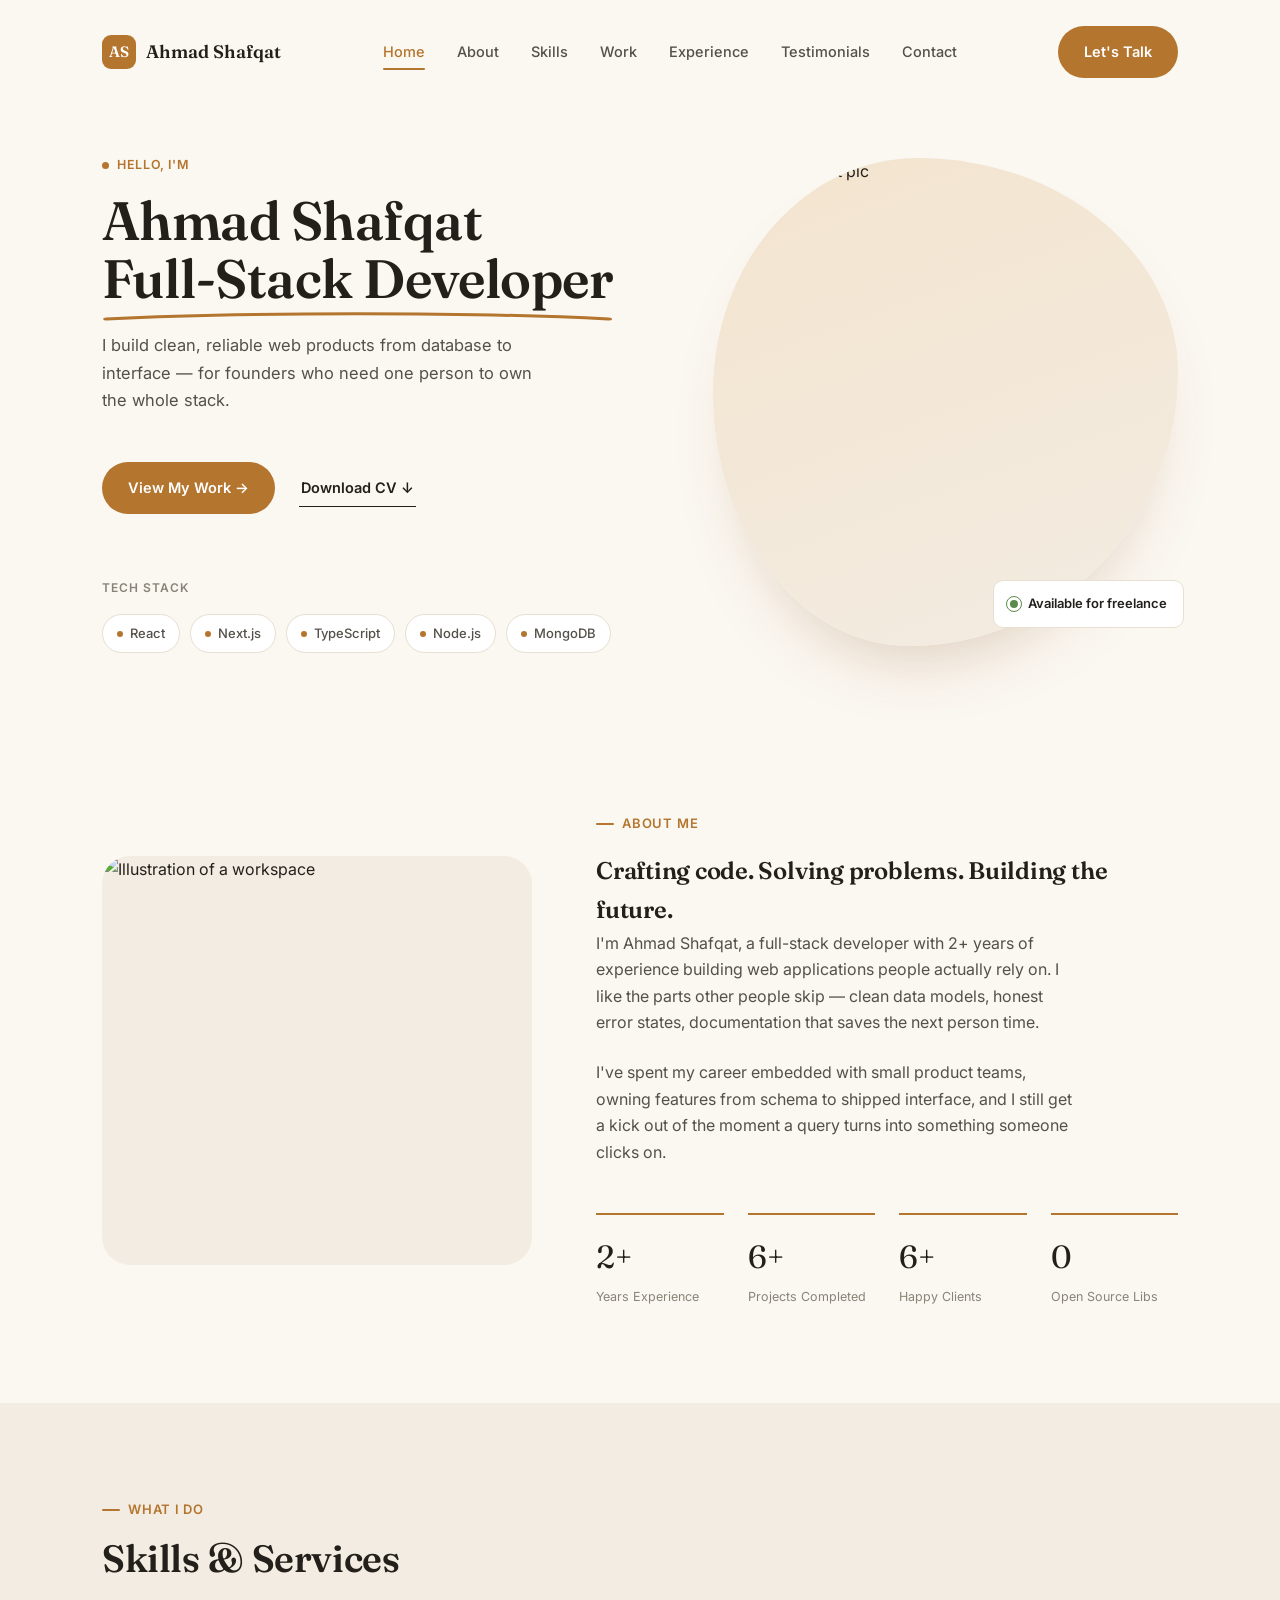
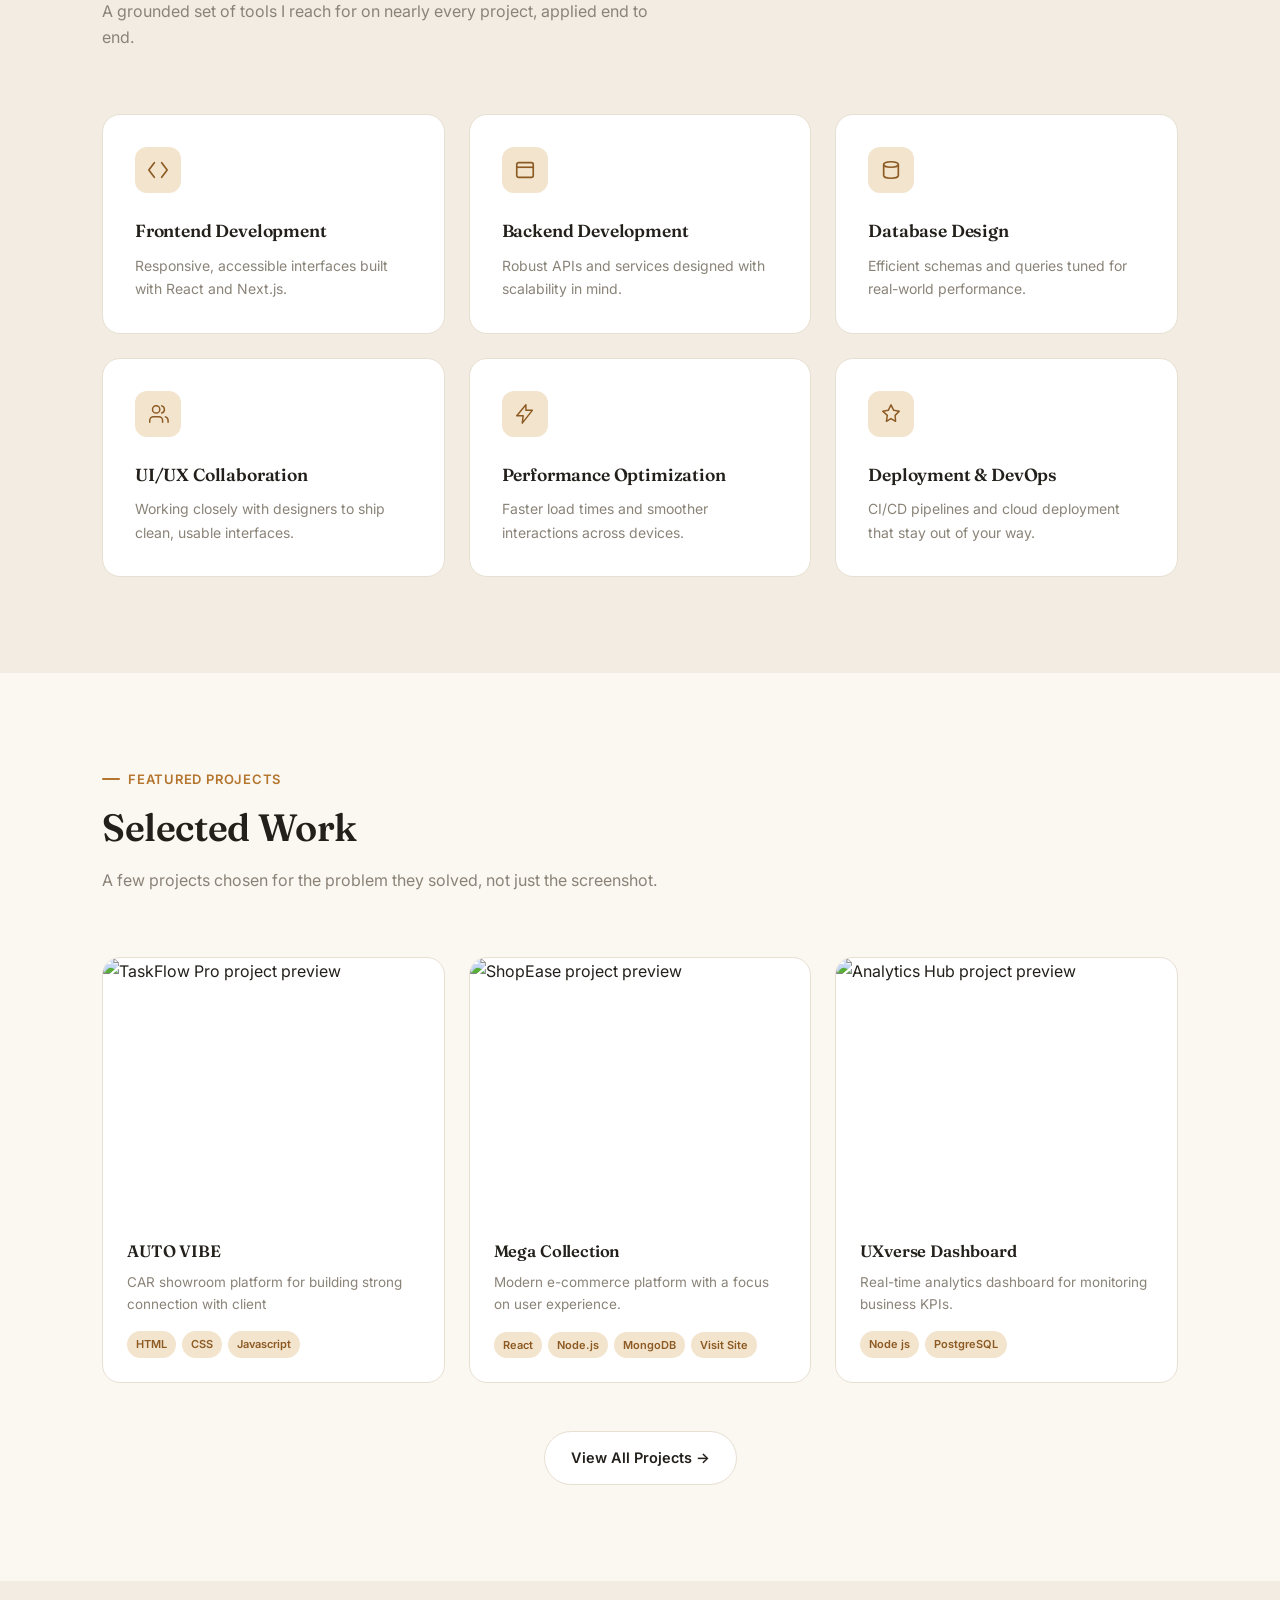
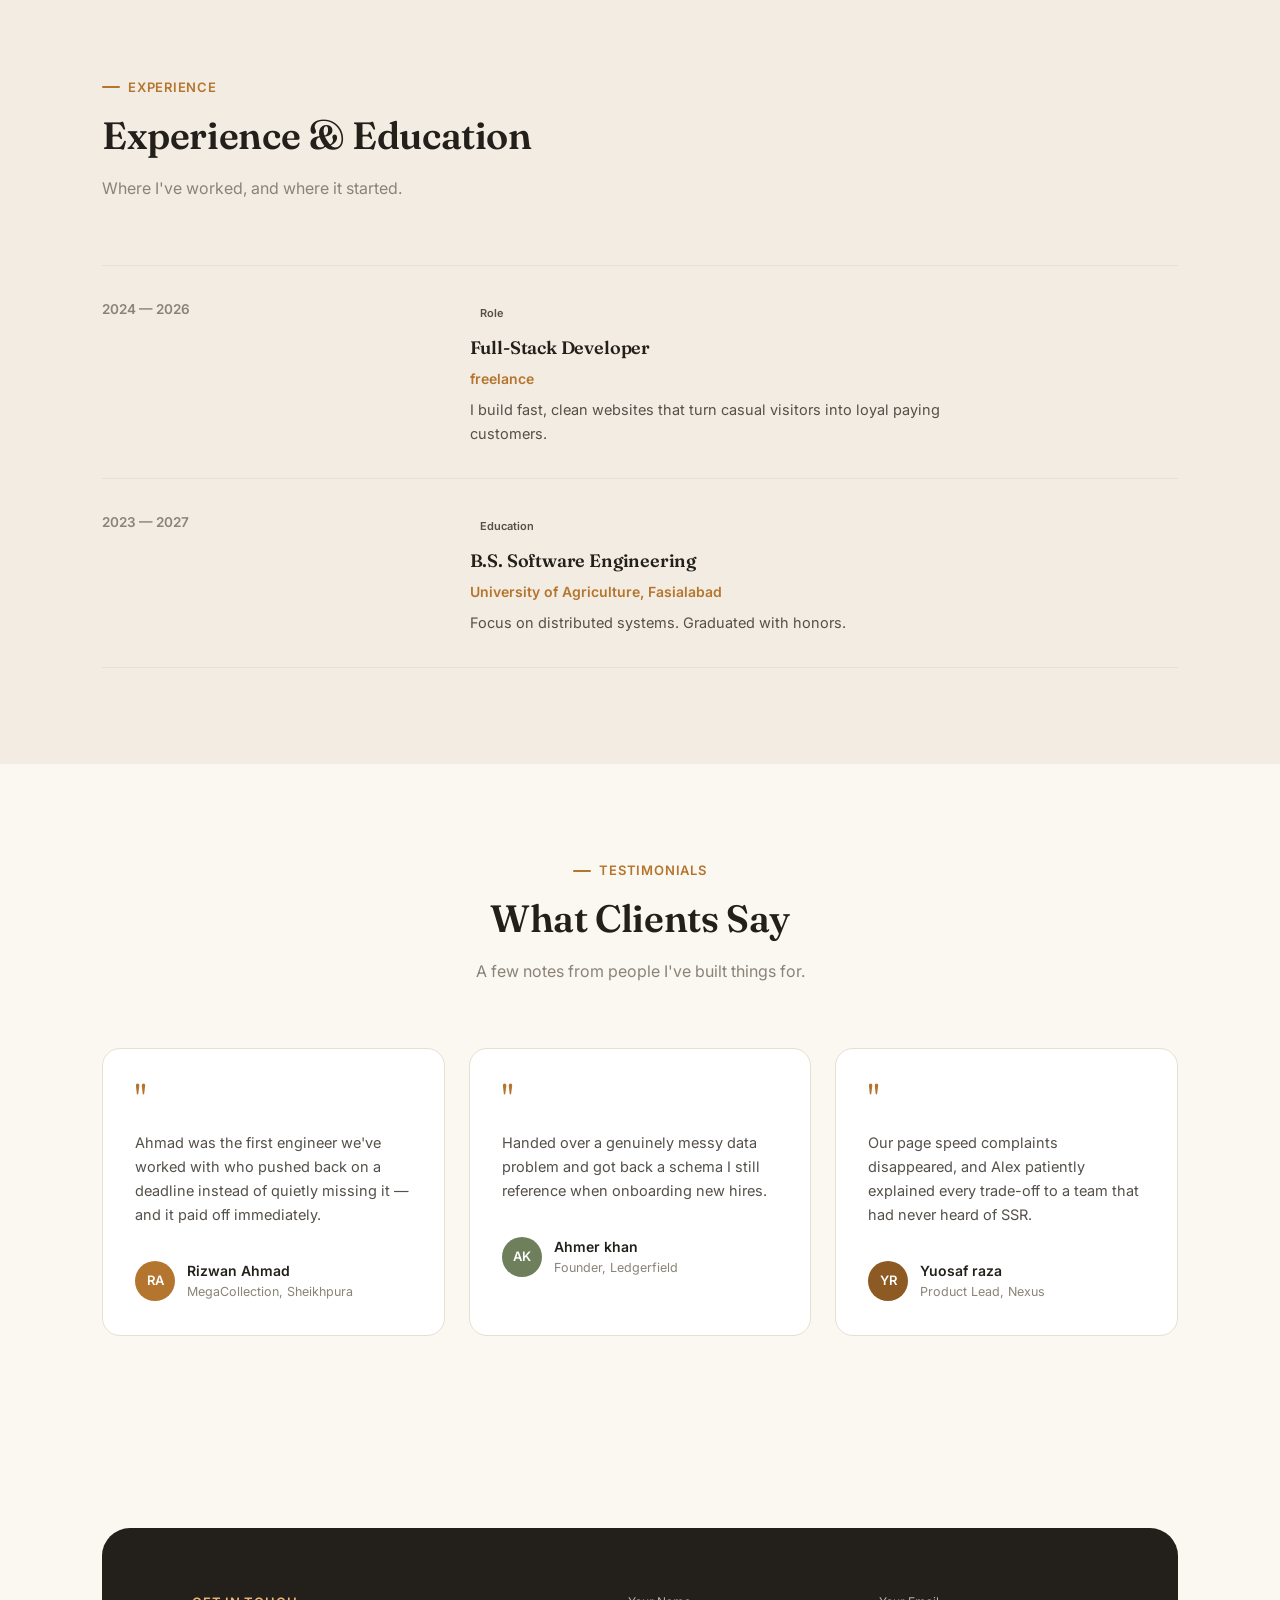
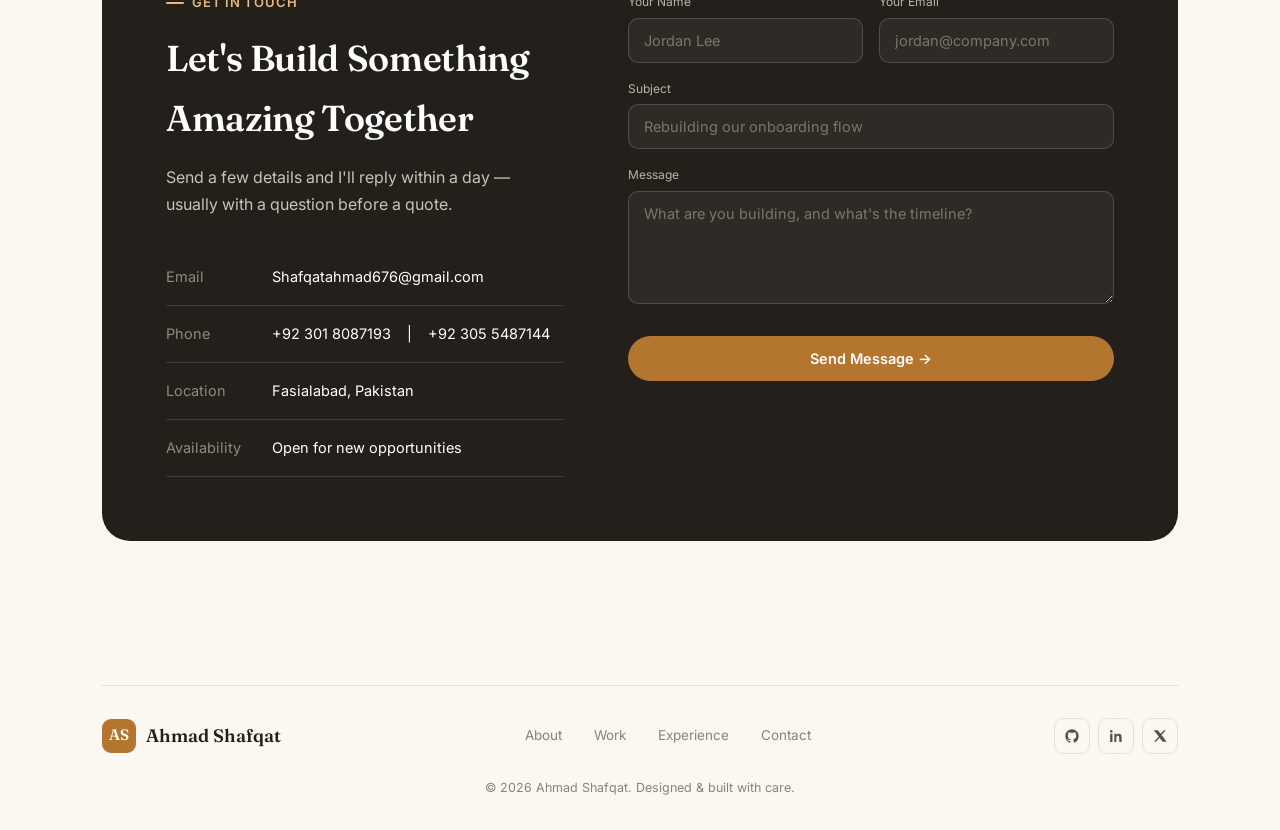
==== portfolio-split/index.html @ 6ead7c0c "feat: Add portfolio website with interactive features and contact form - Created index.html for the " ====
<!DOCTYPE html>
<html lang="en">
<head>
<meta charset="UTF-8">
<meta name="viewport" content="width=device-width, initial-scale=1.0">
<title>Ahmad shafqat — Full-Stack Developer</title>
<meta name="description" content="Ahmad shafqat, full-stack developer building clean, reliable products end to end.">
<link rel="icon" href="public/images/image.png">
<link rel="preconnect" href="https://fonts.googleapis.com">
<link rel="preconnect" href="https://fonts.gstatic.com" crossorigin>
<link href="https://fonts.googleapis.com/css2?family=Fraunces:opsz,wght@9..144,500;9..144,600;9..144,700&family=Inter:wght@400;500;600;700&display=swap" rel="stylesheet">
<link rel="stylesheet" href="css/styles.css">
</head>
<body>

<!-- NAV -->
<nav class="nav" id="nav">
  <div class="wrap nav-inner">
    <a href="#top" class="brand"><span class="brand-mark">AS</span>Ahmad Shafqat</a>
    <div class="nav-links" id="navLinks">
      <a href="#top" class="active" data-target="top">Home</a>
      <a href="#about" data-target="about">About</a>
      <a href="#services" data-target="services">Skills</a>
      <a href="#work" data-target="work">Work</a>
      <a href="#experience" data-target="experience">Experience</a>
      <a href="#testimonials" data-target="testimonials">Testimonials</a>
      <a href="#contact" data-target="contact">Contact</a>
    </div>
    <a href="#contact" class="btn btn-primary" style="display:inline-flex;">Let's Talk</a>
    <button class="nav-burger" id="burger" aria-label="Open menu"><span></span><span></span><span></span></button>
  </div>
</nav>
<div class="mobile-panel" id="mobilePanel">
  <a href="#top">Home</a>
  <a href="#about">About</a>
  <a href="#services">Skills</a>
  <a href="#work">Work</a>
  <a href="#experience">Experience</a>
  <a href="#testimonials">Testimonials</a>
  <a href="#contact">Contact</a>
  <a href="#contact" class="btn btn-primary">Let's Talk</a>
</div>

<!-- HERO -->
<header class="hero" id="top">
  <div class="wrap hero-grid">
    <div class="reveal is-visible">
      <div class="hero-badge">Hello, I'm</div>
      <h1>Ahmad Shafqat<br>
        <span>Full-Stack Developer
          <svg viewBox="0 0 220 12" preserveAspectRatio="none"><path d="M2 9 C60 2, 160 2, 218 9" stroke="#B4752E" stroke-width="3" fill="none" stroke-linecap="round"/></svg>
        </span>
      </h1>
      <p class="hero-sub">I build clean, reliable web products from database to interface — for founders who need one person to own the whole stack.</p>
      <div class="hero-actions">
        <a href="#work" class="btn btn-primary">View My Work →</a>
       <a href="./public/images/Ahmad_Shafqat_CV (1).pdf" download="Ahmad_Shafqat_CV.pdf" class="btn btn-line">Download CV ↓</a>
      </div>
      <div class="hero-stack">
        <div class="hero-stack-label">Tech Stack</div>
        <div class="stack-row">
          <span class="stack-pill"><span class="dot"></span>React</span>
          <span class="stack-pill"><span class="dot"></span>Next.js</span>
          <span class="stack-pill"><span class="dot"></span>TypeScript</span>
          <span class="stack-pill"><span class="dot"></span>Node.js</span>
          <span class="stack-pill"><span class="dot"></span>MongoDB</span>
        </div>
      </div>
    </div>

    <div class="hero-visual reveal d1 is-visible">
      <div class="avatar-frame">
        <img src="https://ik.imagekit.io/rnegdq5vb/assest/p2%20bg.png" loading="lazy" alt="Ahmad shafqat pic" width="100px" height="100px" style="position:absolute; inset:0; width:85%; height:100%;">
        <img class="avatar-leaf" src="https://ik.imagekit.io/rnegdq5vb/assest/leaf.svg" loading="lazy" alt="leaf image" >
      </div>
      <div class="avatar-badge"><span class="pulse"></span><span>Available for freelance</span></div>
    </div>
  </div>
</header>

<!-- ABOUT -->
<section id="about">
  <div class="wrap about-grid">
    <div class="about-art reveal">
      <img src="https://ik.imagekit.io/rnegdq5vb/assest/black.png" loading="lazy" alt="Illustration of a workspace" style="width:100%; height:100%;">
    </div>
    <div class="about-copy reveal d1">
      <div class="eyebrow">About Me</div>
      <h2>Crafting code. Solving problems. Building the future.</h2>
      <p>I'm Ahmad Shafqat, a full-stack developer with 2+ years of experience building web applications people actually rely on. I like the parts other people skip — clean data models, honest error states, documentation that saves the next person time.</p>
      <p>I've spent my career embedded with small product teams, owning features from schema to shipped interface, and I still get a kick out of the moment a query turns into something someone clicks on.</p>
      <div class="stat-row">
        <div class="stat-box"><div class="stat-num">2+</div><div class="stat-label">Years Experience</div></div>
        <div class="stat-box"><div class="stat-num">6+</div><div class="stat-label">Projects Completed</div></div>
        <div class="stat-box"><div class="stat-num">6+</div><div class="stat-label">Happy Clients</div></div>
        <div class="stat-box"><div class="stat-num">0</div><div class="stat-label">Open Source Libs</div></div>
      </div>
    </div>
  </div>
</section>

<!-- SERVICES / SKILLS -->
<section id="services" style="background:var(--surface-2);">
  <div class="wrap">
    <div class="section-head reveal">
      <div class="eyebrow">What I Do</div>
      <h2>Skills &amp; Services</h2>
      <p>A grounded set of tools I reach for on nearly every project, applied end to end.</p>
    </div>
    <div class="services-grid">
      <div class="service-card reveal">
        <div class="service-icon"><svg width="22" height="22" viewBox="0 0 24 24" fill="none"><path d="M8 4L2 12l6 8M16 4l6 8-6 8" stroke="currentColor" stroke-width="1.8" stroke-linecap="round" stroke-linejoin="round"/></svg></div>
        <h3>Frontend Development</h3>
        <p>Responsive, accessible interfaces built with React and Next.js.</p>
      </div>
      <div class="service-card reveal d1">
        <div class="service-icon"><svg width="22" height="22" viewBox="0 0 24 24" fill="none"><rect x="3" y="4" width="18" height="16" rx="2" stroke="currentColor" stroke-width="1.8"/><path d="M3 9h18" stroke="currentColor" stroke-width="1.8"/></svg></div>
        <h3>Backend Development</h3>
        <p>Robust APIs and services designed with scalability in mind.</p>
      </div>
      <div class="service-card reveal d2">
        <div class="service-icon"><svg width="22" height="22" viewBox="0 0 24 24" fill="none"><ellipse cx="12" cy="6" rx="8" ry="3" stroke="currentColor" stroke-width="1.8"/><path d="M4 6v12c0 1.7 3.6 3 8 3s8-1.3 8-3V6" stroke="currentColor" stroke-width="1.8"/></svg></div>
        <h3>Database Design</h3>
        <p>Efficient schemas and queries tuned for real-world performance.</p>
      </div>
      <div class="service-card reveal">
        <div class="service-icon"><svg width="22" height="22" viewBox="0 0 24 24" fill="none"><path d="M17 21v-2a4 4 0 00-4-4H7a4 4 0 00-4 4v2M10 11a4 4 0 100-8 4 4 0 000 8zM23 21v-2a4 4 0 00-3-3.87M16 3.13a4 4 0 010 7.75" stroke="currentColor" stroke-width="1.6" stroke-linecap="round" stroke-linejoin="round"/></svg></div>
        <h3>UI/UX Collaboration</h3>
        <p>Working closely with designers to ship clean, usable interfaces.</p>
      </div>
      <div class="service-card reveal d1">
        <div class="service-icon"><svg width="22" height="22" viewBox="0 0 24 24" fill="none"><path d="M13 2L3 14h7l-1 8 11-14h-7l0-6z" stroke="currentColor" stroke-width="1.6" stroke-linejoin="round"/></svg></div>
        <h3>Performance Optimization</h3>
        <p>Faster load times and smoother interactions across devices.</p>
      </div>
      <div class="service-card reveal d2">
        <div class="service-icon"><svg width="22" height="22" viewBox="0 0 24 24" fill="none"><path d="M12 2l3 6 6 1-4.5 4.5L17 20l-5-3-5 3 1-6.5L3 9l6-1 3-6z" stroke="currentColor" stroke-width="1.6" stroke-linejoin="round"/></svg></div>
        <h3>Deployment &amp; DevOps</h3>
        <p>CI/CD pipelines and cloud deployment that stay out of your way.</p>
      </div>
    </div>
  </div>
</section>

<!-- WORK -->
<section id="work">
  <div class="wrap">
    <div class="section-head reveal">
      <div class="eyebrow">Featured Projects</div>
      <h2>Selected Work</h2>
      <p>A few projects chosen for the problem they solved, not just the screenshot.</p>
    </div>
    <div class="work-grid">
      <div class="work-card reveal">
        <div class="work-thumb">
          <img src="https://ik.imagekit.io/rnegdq5vb/assest/tiny-auto%20vibe.png" loading="lazy" alt="TaskFlow Pro project preview">
        </div>
        <div class="work-body">
          <h3>AUTO VIBE</h3>
          <p>CAR showroom platform for building strong connection with client</p>
          <div class="work-tags"><span>HTML</span><span>CSS</span><span>Javascript</span></div>
        </div>
      </div>
      <div class="work-card reveal d1">
        <div class="work-thumb">
          <img src="https://ik.imagekit.io/rnegdq5vb/assest/megaCollection%20tiny.png" loading="lazy" alt="ShopEase project preview">
        </div>
        <div class="work-body">
          <h3>Mega Collection</h3>
          <p>Modern e-commerce platform with a focus on user experience.</p>
          <div class="work-tags"><span>React</span><span>Node.js</span><span>MongoDB</span><span><a href="https://www.megacollection.site/" target="_blank">Visit Site</a></span></div>
        </div>
      </div>
      <div class="work-card reveal d2">
        <div class="work-thumb">
          <img src="https://ik.imagekit.io/rnegdq5vb/assest/portfolioim%20tiny.png" loading="lazy" alt="Analytics Hub project preview">
        </div>
        <div class="work-body">
          <h3>UXverse Dashboard</h3>
          <p>Real-time analytics dashboard for monitoring business KPIs.</p>
          <div class="work-tags"><span>Node js</span><span>PostgreSQL</span></div>
        </div>
      </div>
    </div>
    <div class="work-more reveal"><a href="https://github.com/ahmad12-ui" target="_blank" class="btn btn-ghost">View All Projects →</a></div>
  </div>
</section>

<!-- EXPERIENCE -->
<section id="experience" style="background:var(--surface-2);">
  <div class="wrap">
    <div class="section-head reveal">
      <div class="eyebrow">Experience</div>
      <h2>Experience &amp; Education</h2>
      <p>Where I've worked, and where it started.</p>
    </div>
      <div class="exp-item reveal">
        <div class="exp-year">2024 — 2026</div>
        <div>
          <span class="exp-badge">Role</span>
          <h4>Full-Stack Developer</h4>
          <div class="org">freelance</div>
          <p>I build fast, clean websites that turn casual visitors into loyal paying customers.</p>
        </div>
      </div>
      <div class="exp-item reveal">
        <div class="exp-year">2023 — 2027</div>
        <div>
          <span class="exp-badge">Education</span>
          <h4>B.S. Software Engineering</h4>
          <div class="org">University of Agriculture, Fasialabad</div>
          <p>Focus on distributed systems. Graduated with honors.</p>
        </div>
      </div>
    </div>
  </div>
</section>

<!-- TESTIMONIALS -->
<section id="testimonials">
  <div class="wrap">
    <div class="section-head center reveal">
      <div class="eyebrow">Testimonials</div>
      <h2>What Clients Say</h2>
      <p>A few notes from people I've built things for.</p>
    </div>
    <div class="testi-grid">
      <div class="testi-card reveal">
        <div class="testi-quote">"</div>
        <p class="text">Ahmad was the first engineer we've worked with who pushed back on a deadline instead of quietly missing it — and it paid off immediately.</p>
        <div class="testi-who">
          <div class="testi-avatar" style="background:#B4752E;">RA</div>
          <div><div class="testi-name">Rizwan Ahmad</div><div class="testi-role">MegaCollection, Sheikhpura</div></div>
        </div>
      </div>
      <div class="testi-card reveal d1">
        <div class="testi-quote">"</div>
        <p class="text">Handed over a genuinely messy data problem and got back a schema I still reference when onboarding new hires.</p>
        <div class="testi-who">
          <div class="testi-avatar" style="background:#6E7F5C;">AK</div>
          <div><div class="testi-name">Ahmer khan</div><div class="testi-role">Founder, Ledgerfield</div></div>
        </div>
      </div>
      <div class="testi-card reveal d2">
        <div class="testi-quote">"</div>
        <p class="text">Our page speed complaints disappeared, and Alex patiently explained every trade-off to a team that had never heard of SSR.</p>
        <div class="testi-who">
          <div class="testi-avatar" style="background:#8C5A22;">YR</div>
          <div><div class="testi-name">Yuosaf raza</div><div class="testi-role">Product Lead, Nexus</div></div>
        </div>
      </div>
    </div>
  </div>
</section>

<!-- CONTACT -->
<section id="contact">
  <div class="wrap">
    <div class="contact-box reveal">
      <div>
        <div class="eyebrow">Get In Touch</div>
        <h2>Let's Build Something Amazing Together</h2>
        <p>Send a few details and I'll reply within a day — usually with a question before a quote.</p>
        <div class="contact-info">
          <div><span class="label">Email</span><span>Shafqatahmad676@gmail.com</span></div>
          <div><span class="label">Phone</span><span>+92 301 8087193</span>|<span>+92 305 5487144</span></div>
          <div><span class="label">Location</span><span>Fasialabad, Pakistan</span></div>
          <div><span class="label">Availability</span><span>Open for new opportunities</span></div>
        </div>
      </div>
      <div class="contact-form-wrap">
        <form id="contactForm">
          <div class="form-row2">
            <div class="form-field"><label for="fname">Your Name</label><input id="fname" name="fname" type="text" placeholder="Jordan Lee" required></div>
            <div class="form-field"><label for="femail">Your Email</label><input id="femail" name="femail" type="email" placeholder="jordan@company.com" required></div>
          </div>
          <div class="form-field"><label for="fsubject">Subject</label><input id="fsubject" name="fsubject" type="text" placeholder="Rebuilding our onboarding flow" required></div>
          <div class="form-field"><label for="fmessage">Message</label><textarea id="fmessage" name="fmessage" rows="5" placeholder="What are you building, and what's the timeline?" required></textarea></div>
          <button type="submit" class="btn btn-primary contact-submit">Send Message →</button>
        </form>
        <div class="form-success" id="formSuccess"> 
          <div class="check"><svg width="22" height="22" viewBox="0 0 24 24" fill="none"><path d="M5 13l4 4L19 7" stroke="#E8B87A" stroke-width="2.4" stroke-linecap="round" stroke-linejoin="round"/></svg></div>
          <h4>Message sent</h4>
          <p>Thanks — I'll reply from uxverse.labs@gmail.com within a day.</p>
        </div>
      </div>
    </div>
  </div>
</section>

<!-- FOOTER -->
<footer>
  <div class="wrap">
    <div class="footer-inner">
      <a href="#top" class="brand"><span class="brand-mark">AS</span>Ahmad Shafqat</a>
      <div class="footer-links">
        <a href="#about">About</a>
        <a href="#work">Work</a>
        <a href="#experience">Experience</a>
        <a href="#contact">Contact</a>
      </div>
      <div class="footer-socials">
        <a href="#" aria-label="GitHub"><svg width="16" height="16" viewBox="0 0 24 24" fill="currentColor"><path d="M12 2C6.48 2 2 6.58 2 12.25c0 4.53 2.87 8.37 6.84 9.73.5.1.68-.22.68-.5 0-.24-.01-.87-.01-1.71-2.78.62-3.37-1.37-3.37-1.37-.46-1.2-1.11-1.52-1.11-1.52-.91-.64.07-.63.07-.63 1 .07 1.53 1.05 1.53 1.05.89 1.56 2.34 1.11 2.91.85.09-.66.35-1.11.63-1.37-2.22-.26-4.56-1.14-4.56-5.06 0-1.12.39-2.03 1.03-2.75-.1-.26-.45-1.31.1-2.72 0 0 .84-.28 2.75 1.05a9.4 9.4 0 0 1 5 0c1.91-1.33 2.75-1.05 2.75-1.05.55 1.41.2 2.46.1 2.72.64.72 1.03 1.63 1.03 2.75 0 3.93-2.34 4.79-4.57 5.05.36.32.68.94.68 1.9 0 1.37-.01 2.47-.01 2.81 0 .28.18.61.69.5A10.26 10.26 0 0 0 22 12.25C22 6.58 17.52 2 12 2z"/></svg></a>
        <a href="#" aria-label="LinkedIn"><svg width="16" height="16" viewBox="0 0 24 24" fill="currentColor"><path d="M6.94 5a2 2 0 1 1-4 0 2 2 0 0 1 4 0zM3.2 8.75h3.5V21H3.2V8.75zM9.5 8.75h3.36v1.68h.05c.47-.88 1.6-1.8 3.3-1.8 3.53 0 4.18 2.32 4.18 5.35V21h-3.5v-6.13c0-1.46-.03-3.34-2.04-3.34-2.04 0-2.35 1.6-2.35 3.24V21H9.5V8.75z"/></svg></a>
        <a href="#" aria-label="X"><svg width="14" height="14" viewBox="0 0 24 24" fill="currentColor"><path d="M18.9 2H22l-7.4 8.4L23.3 22h-6.8l-5.3-6.9L5 22H1.9l7.9-9-8.4-11h6.9l4.8 6.3L18.9 2z"/></svg></a>
      </div>
    </div>
    <div class="footer-note">© 2026 Ahmad Shafqat. Designed &amp; built with care.</div>
  </div>
</footer>

<script src="js/script.js"></script>
<script type="text/javascript" src="https://cdn.jsdelivr.net/npm/@emailjs/browser@4/dist/email.min.js"></script>
    <script type="text/javascript">
        (function() {
            // Initialize EmailJS with your Public Key
            emailjs.init({
              publicKey: "cWvUwEKHbg88i9JYW",
            });
        })();
    </script>
</body>
</html>
---- portfolio-split/css/styles.css ----
:root{
  --bg: #FBF7F1;
  --surface: #FFFFFF;
  --surface-2: #F3ECE2;
  --ink: #23201B;
  --ink-soft: #55504A;
  --muted: #8A8378;
  --border: #E7DFD2;
  --accent: #B4752E;
  --accent-deep: #8C5A22;
  --accent-pale: #F3E4CE;
  --leaf: #6E7F5C;

  --display: 'Fraunces', serif;
  --body: 'Inter', -apple-system, sans-serif;

  --s1: 8px; --s2: 16px; --s3: 24px; --s4: 32px; --s5: 48px; --s6: 64px; --s7: 96px;
  --r-s: 10px; --r-m: 18px; --r-l: 28px;
  --ease: cubic-bezier(.22,.61,.36,1);
}
*{ margin:0; padding:0; box-sizing:border-box; }
html{ scroll-behavior:smooth; }
@media (prefers-reduced-motion: reduce){
  *{ animation-duration:.01ms !important; transition-duration:.01ms !important; scroll-behavior:auto !important; }
}
body{ font-family:var(--body); background:var(--bg); color:var(--ink); line-height:1.65; -webkit-font-smoothing:antialiased; overflow-x:hidden; }
img{ max-width:100%; display:block; }
a{ color:inherit; text-decoration:none; }
ul{ list-style:none; }
button{ font-family:inherit; cursor:pointer; border:none; background:none; }
::selection{ background:var(--accent); color:#fff; }
:focus-visible{ outline:2px solid var(--accent); outline-offset:3px; border-radius:4px; }

.wrap{ max-width:1140px; margin:0 auto; padding:0 var(--s4); }
@media (max-width:640px){ .wrap{ padding:0 var(--s3); } }

section{ padding: var(--s7) 0; }
@media (max-width:780px){ section{ padding: var(--s6) 0; } }

.eyebrow{
  font-size:13px; font-weight:600; letter-spacing:.06em; text-transform:uppercase;
  color:var(--accent); margin-bottom:var(--s2); display:flex; align-items:center; gap:8px;
}
.eyebrow::before{ content:''; width:18px; height:2px; background:var(--accent); border-radius:2px; }

h1,h2,h3,h4{ font-family:var(--display); font-weight:600; color:var(--ink); letter-spacing:-0.01em; }

.section-head{ max-width:560px; margin-bottom:var(--s6); }
.section-head h2{ font-size:clamp(26px,3.6vw,38px); line-height:1.18; }
.section-head p{ color:var(--muted); margin-top:var(--s2); font-size:16px; }
.section-head.center{ margin-left:auto; margin-right:auto; text-align:center; }
.section-head.center .eyebrow{ justify-content:center; }
.section-head.center p{ margin-left:auto; margin-right:auto; }

.reveal{ opacity:0; transform:translateY(20px); transition:opacity .7s var(--ease), transform .7s var(--ease); }
.reveal.is-visible{ opacity:1; transform:none; }
.d1{ transition-delay:.08s; } .d2{ transition-delay:.16s; } .d3{ transition-delay:.24s; }

.btn{
  display:inline-flex; align-items:center; gap:8px;
  padding:14px 26px; border-radius:100px; font-size:14.5px; font-weight:600;
  transition:transform .3s var(--ease), box-shadow .3s var(--ease), background .3s ease, border-color .3s ease, color .3s ease;
}
.btn-primary{ background:var(--accent); color:#fff; }
.btn-primary:hover{ background:var(--accent-deep); transform:translateY(-2px); box-shadow:0 14px 28px -14px rgba(140,90,34,.5); }
.btn-line{ color:var(--ink); border-bottom:1.5px solid var(--ink); border-radius:0; padding:6px 2px; }
.btn-line:hover{ color:var(--accent); border-color:var(--accent); gap:11px; }
.btn-ghost{ border:1px solid var(--border); color:var(--ink); background:var(--surface); }
.btn-ghost:hover{ border-color:var(--ink); transform:translateY(-2px); }

/* ---------- NAV ---------- */
.nav{ position:fixed; top:0; left:0; right:0; z-index:100; padding:26px 0; transition:padding .3s var(--ease), background .3s var(--ease), box-shadow .3s var(--ease); }
.nav.scrolled{ padding:16px 0; background:rgba(251,247,241,.88); backdrop-filter:blur(12px); box-shadow:0 1px 0 var(--border); }
.nav-inner{ display:flex; align-items:center; justify-content:space-between; gap:var(--s3); }
.brand{ display:flex; align-items:center; gap:10px; font-family:var(--display); font-weight:600; font-size:18px; }
.brand-mark{ width:34px; height:34px; border-radius:9px; background:var(--accent); color:#fff; display:flex; align-items:center; justify-content:center; font-family:var(--display); font-size:15px; flex-shrink:0; }
.nav-links{ display:flex; align-items:center; gap:var(--s4); }
.nav-links a{ font-size:14.5px; font-weight:500; color:var(--ink-soft); position:relative; padding:4px 0; transition:color .25s ease; }
.nav-links a::after{ content:''; position:absolute; left:0; bottom:-2px; width:0; height:2px; background:var(--accent); transition:width .3s var(--ease); border-radius:2px; }
.nav-links a:hover{ color:var(--ink); }
.nav-links a.active{ color:var(--accent); }
.nav-links a.active::after{ width:100%; }
.nav-burger{ display:none; width:40px; height:40px; border-radius:9px; border:1px solid var(--border); align-items:center; justify-content:center; flex-direction:column; gap:5px; background:var(--surface); }
.nav-burger span{ width:17px; height:1.5px; background:var(--ink); transition:transform .3s ease, opacity .3s ease; }
.nav-burger.open span:nth-child(1){ transform:translateY(6.5px) rotate(45deg); }
.nav-burger.open span:nth-child(2){ opacity:0; }
.nav-burger.open span:nth-child(3){ transform:translateY(-6.5px) rotate(-45deg); }
.mobile-panel{ display:none; position:fixed; inset:76px 16px auto 16px; background:var(--surface); border:1px solid var(--border); border-radius:var(--r-m); padding:var(--s3); z-index:99; box-shadow:0 24px 48px -24px rgba(35,32,27,.25); transform:translateY(-10px); opacity:0; pointer-events:none; transition:transform .3s var(--ease), opacity .3s var(--ease); }
.mobile-panel.open{ transform:none; opacity:1; pointer-events:auto; }
.mobile-panel a{ display:block; font-size:15px; padding:12px 4px; border-bottom:1px solid var(--surface-2); color:var(--ink-soft); }
.mobile-panel a:last-of-type{ border-bottom:none; }
.mobile-panel .btn{ width:100%; justify-content:center; margin-top:10px; }
@media (max-width:900px){ .nav-links{ display:none; } .nav-burger{ display:flex; } .mobile-panel{ display:block; } }

/* ---------- HERO ---------- */
.hero{ padding-top:150px; padding-bottom:var(--s6); }
.hero-grid{ display:grid; grid-template-columns:1fr 0.85fr; gap:var(--s6); align-items:center; }
@media (max-width:900px){ .hero-grid{ grid-template-columns:1fr; gap:var(--s5); } }
.hero-badge{ display:inline-flex; align-items:center; gap:8px; font-size:12.5px; font-weight:600; letter-spacing:.05em; text-transform:uppercase; color:var(--accent); margin-bottom:var(--s2); }
.hero-badge::before{ content:''; width:7px; height:7px; border-radius:50%; background:var(--accent); }
.hero h1{ font-size:clamp(34px,5.4vw,54px); line-height:1.08; }
.hero h1 span{ position:relative; white-space:nowrap; }
.hero h1 span svg{ position:absolute; left:0; bottom:-10px; width:100%; height:12px; }
.hero-sub{ color:var(--ink-soft); font-size:16.5px; max-width:440px; margin-top:var(--s3); }
.hero-actions{ display:flex; align-items:center; gap:var(--s3); margin-top:var(--s5); flex-wrap:wrap; }
.hero-stack{ margin-top:var(--s6); }
.hero-stack-label{ font-size:12px; font-weight:600; letter-spacing:.08em; text-transform:uppercase; color:var(--muted); margin-bottom:var(--s2); }
.stack-row{ display:flex; gap:10px; flex-wrap:wrap; }
.stack-pill{ display:flex; align-items:center; gap:7px; padding:8px 14px; border-radius:100px; border:1px solid var(--border); background:var(--surface); font-size:13px; font-weight:500; color:var(--ink-soft); }
.stack-pill .dot{ width:6px; height:6px; border-radius:50%; background:var(--accent); }

.hero-visual{ position:relative; }
.avatar-frame{ position:relative; border-radius:44% 56% 58% 42% / 48% 44% 56% 52%; overflow:hidden; background:linear-gradient(160deg, var(--accent-pale), var(--surface-2)); aspect-ratio:1/1.05; box-shadow:0 40px 70px -40px rgba(140,90,34,.35); }
.avatar-badge{ position:absolute; bottom:18px; right:-6px; background:var(--surface); border:1px solid var(--border); border-radius:var(--r-s); padding:12px 16px; display:flex; align-items:center; gap:10px; box-shadow:0 20px 40px -24px rgba(35,32,27,.3); }
.avatar-badge .pulse{ width:8px; height:8px; border-radius:50%; background:#5C8A4A; position:relative; }
.avatar-badge .pulse::after{ content:''; position:absolute; inset:-4px; border-radius:50%; border:1px solid #5C8A4A; animation:pulse 2.2s ease-out infinite; }
@keyframes pulse{ 0%{ transform:scale(.6); opacity:.9;} 100%{ transform:scale(2.2); opacity:0;} }
.avatar-badge span{ font-size:13px; font-weight:600; }
.avatar-leaf{ position:absolute; top:-24px; left:-30px; width:90px; opacity:.9; }

/* ---------- ABOUT ---------- */
.about-grid{ display:grid; grid-template-columns:0.85fr 1.15fr; gap:var(--s6); align-items:center; }
@media (max-width:900px){ .about-grid{ grid-template-columns:1fr; gap:var(--s5); } }
.about-art{ border-radius:var(--r-l); background:var(--surface-2); aspect-ratio:1/0.95; position:relative; overflow:hidden; }
.about-copy p{ color:var(--ink-soft); font-size:16px; margin-bottom:var(--s3); max-width:480px; }
.stat-row{ display:grid; grid-template-columns:repeat(4,1fr); gap:var(--s3); margin-top:var(--s5); }
@media (max-width:600px){ .stat-row{ grid-template-columns:repeat(2,1fr); } }
.stat-box{ border-top:2px solid var(--accent); padding-top:var(--s2); }
.stat-num{ font-family:var(--display); font-size:clamp(24px,3vw,32px); }
.stat-label{ font-size:12.5px; color:var(--muted); margin-top:3px; }

/* ---------- SERVICES ---------- */
.services-grid{ display:grid; grid-template-columns:repeat(3,1fr); gap:var(--s3); }
@media (max-width:820px){ .services-grid{ grid-template-columns:1fr 1fr; } }
@media (max-width:560px){ .services-grid{ grid-template-columns:1fr; } }
.service-card{ background:var(--surface); border:1px solid var(--border); border-radius:var(--r-m); padding:var(--s4); transition:transform .35s var(--ease), box-shadow .35s var(--ease), border-color .35s ease; }
.service-card:hover{ transform:translateY(-5px); box-shadow:0 24px 48px -30px rgba(35,32,27,.28); border-color:var(--accent-pale); }
.service-icon{ width:46px; height:46px; border-radius:12px; background:var(--accent-pale); display:flex; align-items:center; justify-content:center; margin-bottom:var(--s3); color:var(--accent-deep); }
.service-card h3{ font-size:17.5px; margin-bottom:8px; }
.service-card p{ font-size:14px; color:var(--muted); }

/* ---------- WORK ---------- */
.work-grid{ display:grid; grid-template-columns:repeat(3,1fr); gap:var(--s3); }
@media (max-width:900px){ .work-grid{ grid-template-columns:1fr 1fr; } }
@media (max-width:600px){ .work-grid{ grid-template-columns:1fr; } }
.work-card{ background:var(--surface); border:1px solid var(--border); border-radius:var(--r-m); overflow:hidden; transition:transform .35s var(--ease), box-shadow .35s var(--ease); }
.work-card:hover{ transform:translateY(-6px); box-shadow:0 30px 56px -32px rgba(35,32,27,.3); }
.work-thumb{ aspect-ratio:4/3; overflow:hidden; }
.work-thumb svg{ transition:transform .6s var(--ease); }
.work-card:hover .work-thumb svg{ transform:scale(1.05); }
.work-body{ padding:var(--s3); }
.work-body h3{ font-size:16.5px; margin-bottom:6px; }
.work-body p{ font-size:13.5px; color:var(--muted); margin-bottom:var(--s2); }
.work-tags{ display:flex; gap:6px; flex-wrap:wrap; }
.work-tags span{ font-size:11px; font-weight:600; padding:4px 9px; border-radius:100px; background:var(--accent-pale); color:var(--accent-deep); }
.work-more{ text-align:center; margin-top:var(--s5); }

/* ---------- EXPERIENCE ---------- */
.exp-grid{ display:grid; grid-template-columns:0.6fr 1.4fr; gap:var(--s6); }
@media (max-width:820px){ .exp-grid{ grid-template-columns:1fr; gap:var(--s3); } }
.exp-item{ display:grid; grid-template-columns:0.6fr 1.4fr; gap:var(--s6); padding:var(--s4) 0; border-top:1px solid var(--border); }
@media (max-width:820px){ .exp-item{ grid-template-columns:1fr; gap:var(--s2); } }
.exp-item:last-child{ border-bottom:1px solid var(--border); }
.exp-year{ font-size:13.5px; font-weight:600; color:var(--muted); }
.exp-item h4{ font-size:18px; margin-bottom:4px; }
.exp-item .org{ font-size:14px; color:var(--accent); font-weight:600; margin-bottom:8px; }
.exp-item p{ font-size:14.5px; color:var(--ink-soft); max-width:520px; }
.exp-badge{ display:inline-block; font-size:11px; font-weight:600; padding:3px 10px; border-radius:100px; background:var(--surface-2); color:var(--ink-soft); margin-bottom:8px; }

/* ---------- TESTIMONIALS ---------- */
.logos-row{ display:flex; align-items:center; justify-content:center; gap:var(--s5); flex-wrap:wrap; margin-bottom:var(--s6); opacity:.6; }
.logos-row span{ font-family:var(--display); font-size:16px; font-weight:600; color:var(--ink-soft); }
.testi-grid{ display:grid; grid-template-columns:repeat(3,1fr); gap:var(--s3); }
@media (max-width:900px){ .testi-grid{ grid-template-columns:1fr; max-width:480px; margin:0 auto; } }
.testi-card{ background:var(--surface); border:1px solid var(--border); border-radius:var(--r-m); padding:var(--s4); }
.testi-quote{ color:var(--accent); font-family:var(--display); font-size:34px; line-height:1; margin-bottom:var(--s2); }
.testi-card p.text{ font-size:14.5px; color:var(--ink-soft); margin-bottom:var(--s4); }
.testi-who{ display:flex; align-items:center; gap:12px; }
.testi-avatar{ width:40px; height:40px; border-radius:50%; display:flex; align-items:center; justify-content:center; font-weight:600; font-size:13px; color:#fff; flex-shrink:0; }
.testi-name{ font-size:14px; font-weight:600; }
.testi-role{ font-size:12.5px; color:var(--muted); }

/* ---------- CONTACT ---------- */
.contact-box{ background:var(--ink); border-radius:var(--r-l); padding:var(--s6); color:#fff; display:grid; grid-template-columns:0.9fr 1.1fr; gap:var(--s6); }
@media (max-width:860px){ .contact-box{ grid-template-columns:1fr; padding:var(--s5); gap:var(--s5); } }
.contact-box h2{ color:#fff; font-size:clamp(26px,3.4vw,36px); }
.contact-box .eyebrow{ color:#E8B87A; }
.contact-box .eyebrow::before{ background:#E8B87A; }
.contact-box > div:first-child p{ color:#C9C2B6; margin-top:var(--s2); max-width:380px; }
.contact-info{ margin-top:var(--s5); display:grid; gap:var(--s2); }
.contact-info div{ display:flex; gap:var(--s2); font-size:14.5px; padding-bottom:var(--s2); border-bottom:1px solid rgba(255,255,255,.12); }
.contact-info .label{ color:#8F887B; width:90px; flex-shrink:0; }
.form-field{ margin-bottom:var(--s2); }
.form-row2{ display:grid; grid-template-columns:1fr 1fr; gap:var(--s2); }
@media (max-width:520px){ .form-row2{ grid-template-columns:1fr; } }
.form-field label{ font-size:12px; color:#B9B2A5; display:block; margin-bottom:6px; }
.form-field input, .form-field textarea{
  width:100%; font-family:var(--body); font-size:14.5px; padding:13px 15px; border-radius:10px;
  border:1px solid rgba(255,255,255,.16); background:rgba(255,255,255,.05); color:#fff; transition:border-color .25s ease, background .25s ease; resize:vertical;
}
.form-field input::placeholder, .form-field textarea::placeholder{ color:#7C7669; }
.form-field input:focus, .form-field textarea:focus{ outline:none; border-color:#E8B87A; background:rgba(255,255,255,.08); }
.contact-form-wrap{ position:relative; }
.form-success{ position:absolute; inset:0; background:var(--ink); border-radius:var(--r-m); display:flex; flex-direction:column; align-items:center; justify-content:center; text-align:center; opacity:0; pointer-events:none; transform:scale(.96); transition:opacity .4s var(--ease), transform .4s var(--ease); }
.form-success.show{ opacity:1; pointer-events:auto; transform:none; }
.form-success .check{ width:52px; height:52px; border-radius:50%; background:rgba(232,184,122,.15); display:flex; align-items:center; justify-content:center; margin-bottom:var(--s3); }
.form-success h4{ color:#fff; font-size:19px; margin-bottom:6px; }
.form-success p{ color:#B9B2A5; font-size:14px; }
.contact-submit{ width:100%; justify-content:center; margin-top:var(--s1); }

/* ---------- FOOTER ---------- */
footer{ padding:var(--s5) 0 var(--s4); }
.footer-inner{ display:flex; justify-content:space-between; align-items:center; flex-wrap:wrap; gap:var(--s3); padding-top:var(--s4); border-top:1px solid var(--border); }
.footer-links{ display:flex; gap:var(--s4); flex-wrap:wrap; }
.footer-links a{ font-size:13.5px; color:var(--muted); }
.footer-links a:hover{ color:var(--accent); }
.footer-socials{ display:flex; gap:8px; }
.footer-socials a{ width:36px; height:36px; border:1px solid var(--border); border-radius:9px; display:flex; align-items:center; justify-content:center; color:var(--ink-soft); transition:border-color .2s ease, color .2s ease, transform .2s ease; }
.footer-socials a:hover{ border-color:var(--accent); color:var(--accent); transform:translateY(-2px); }
.footer-note{ font-size:12.5px; color:var(--muted); text-align:center; margin-top:var(--s3); }
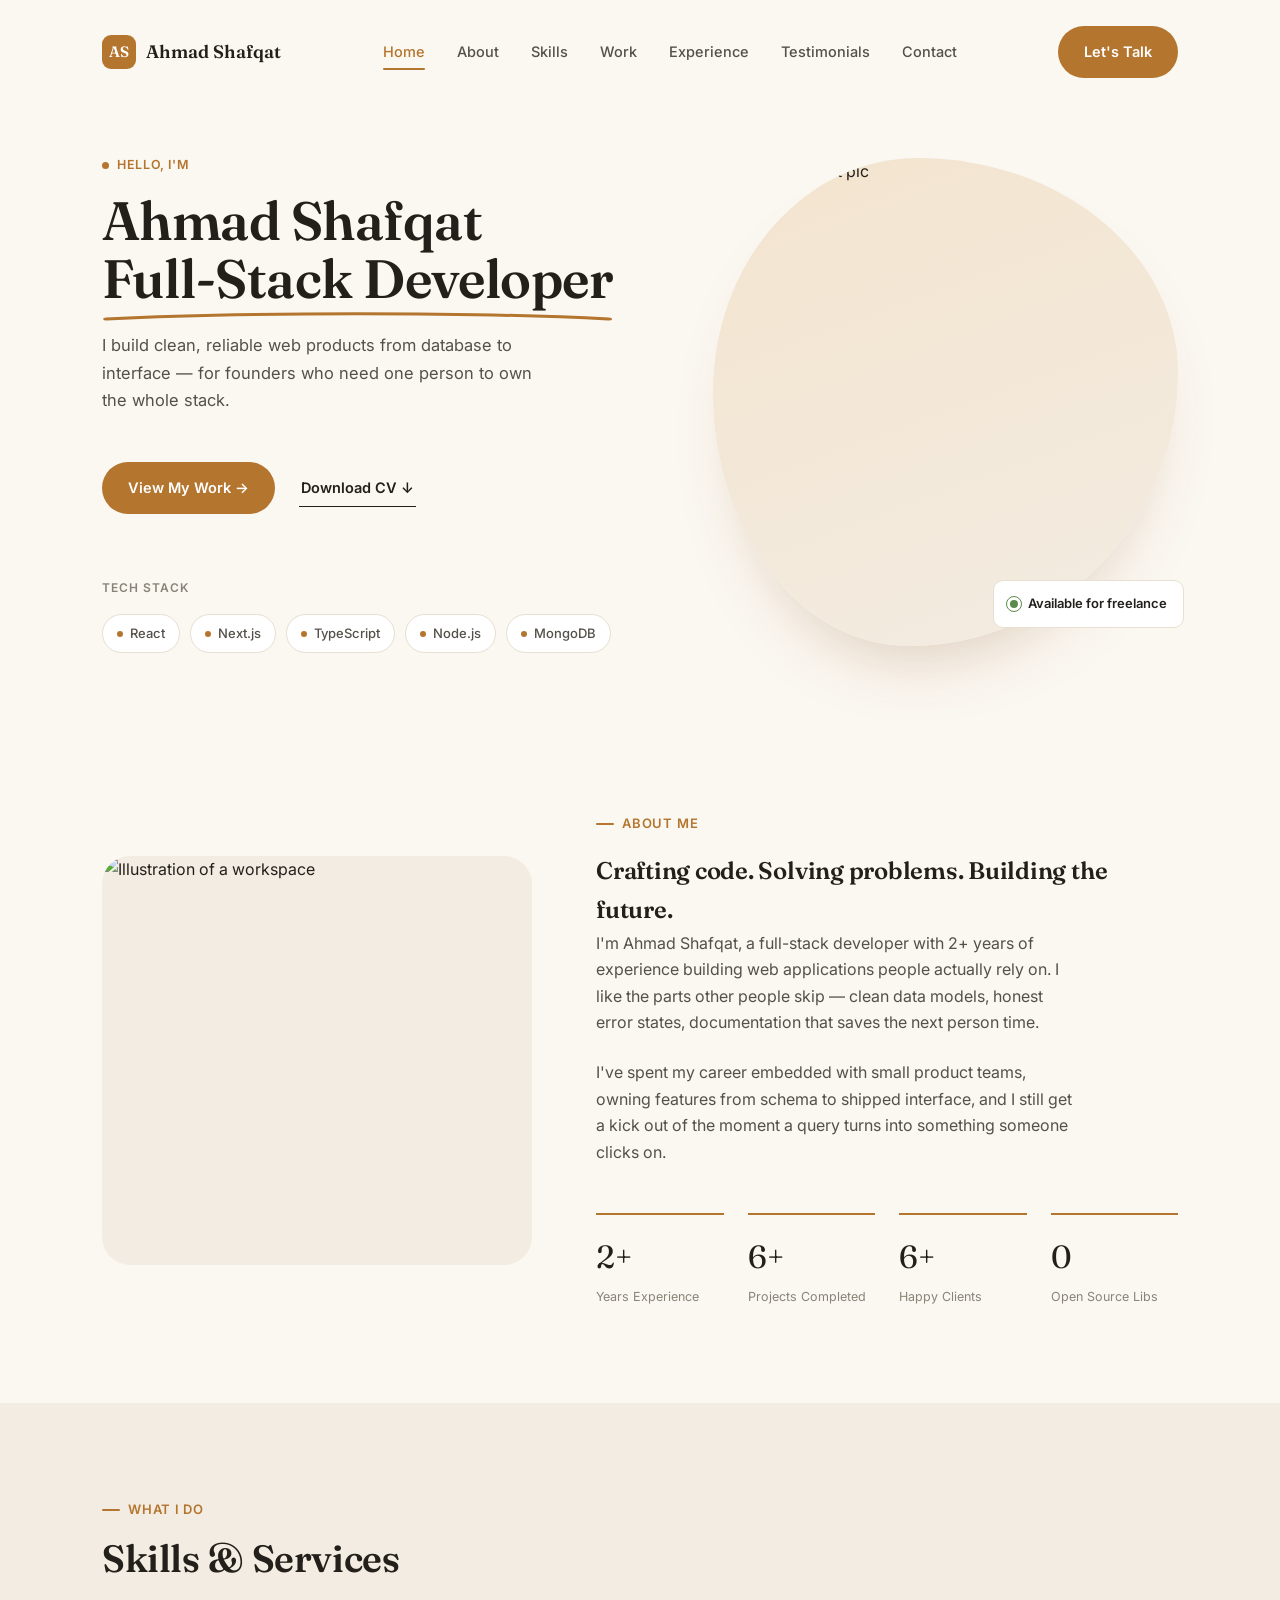
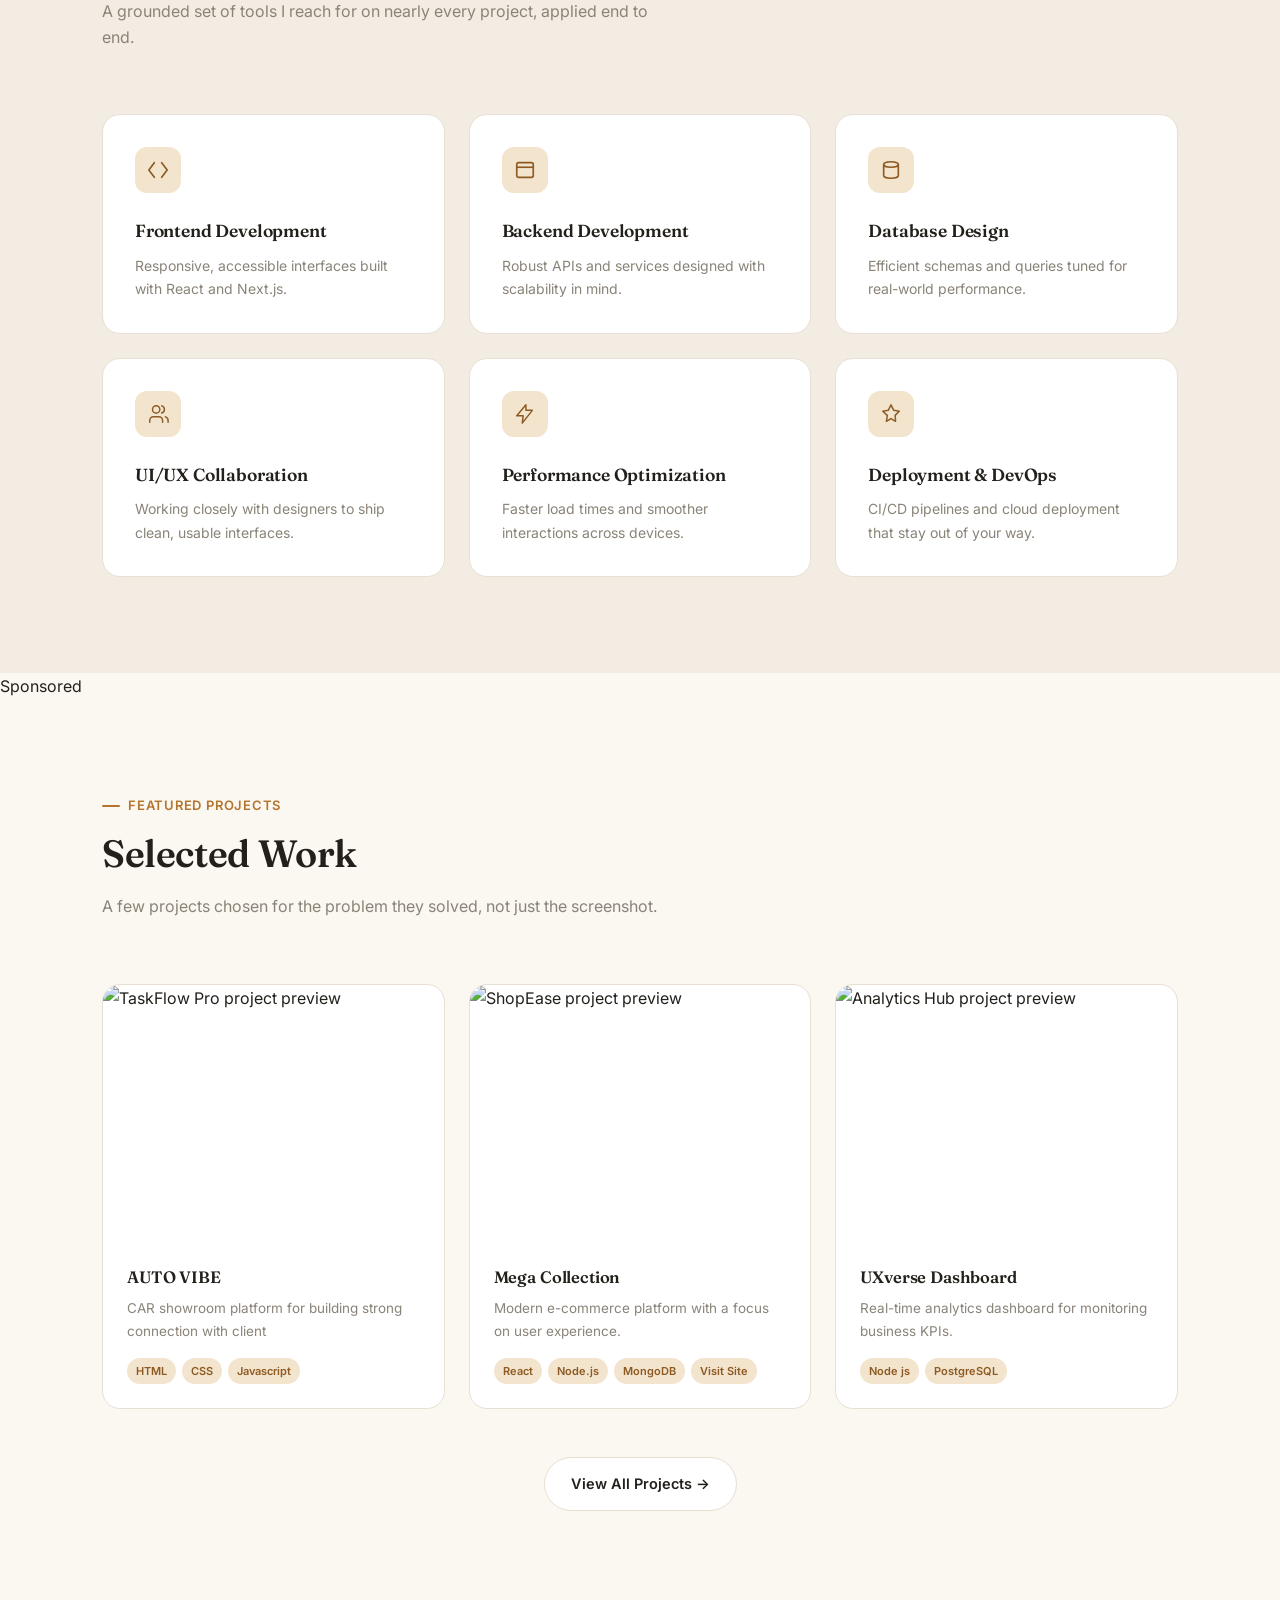
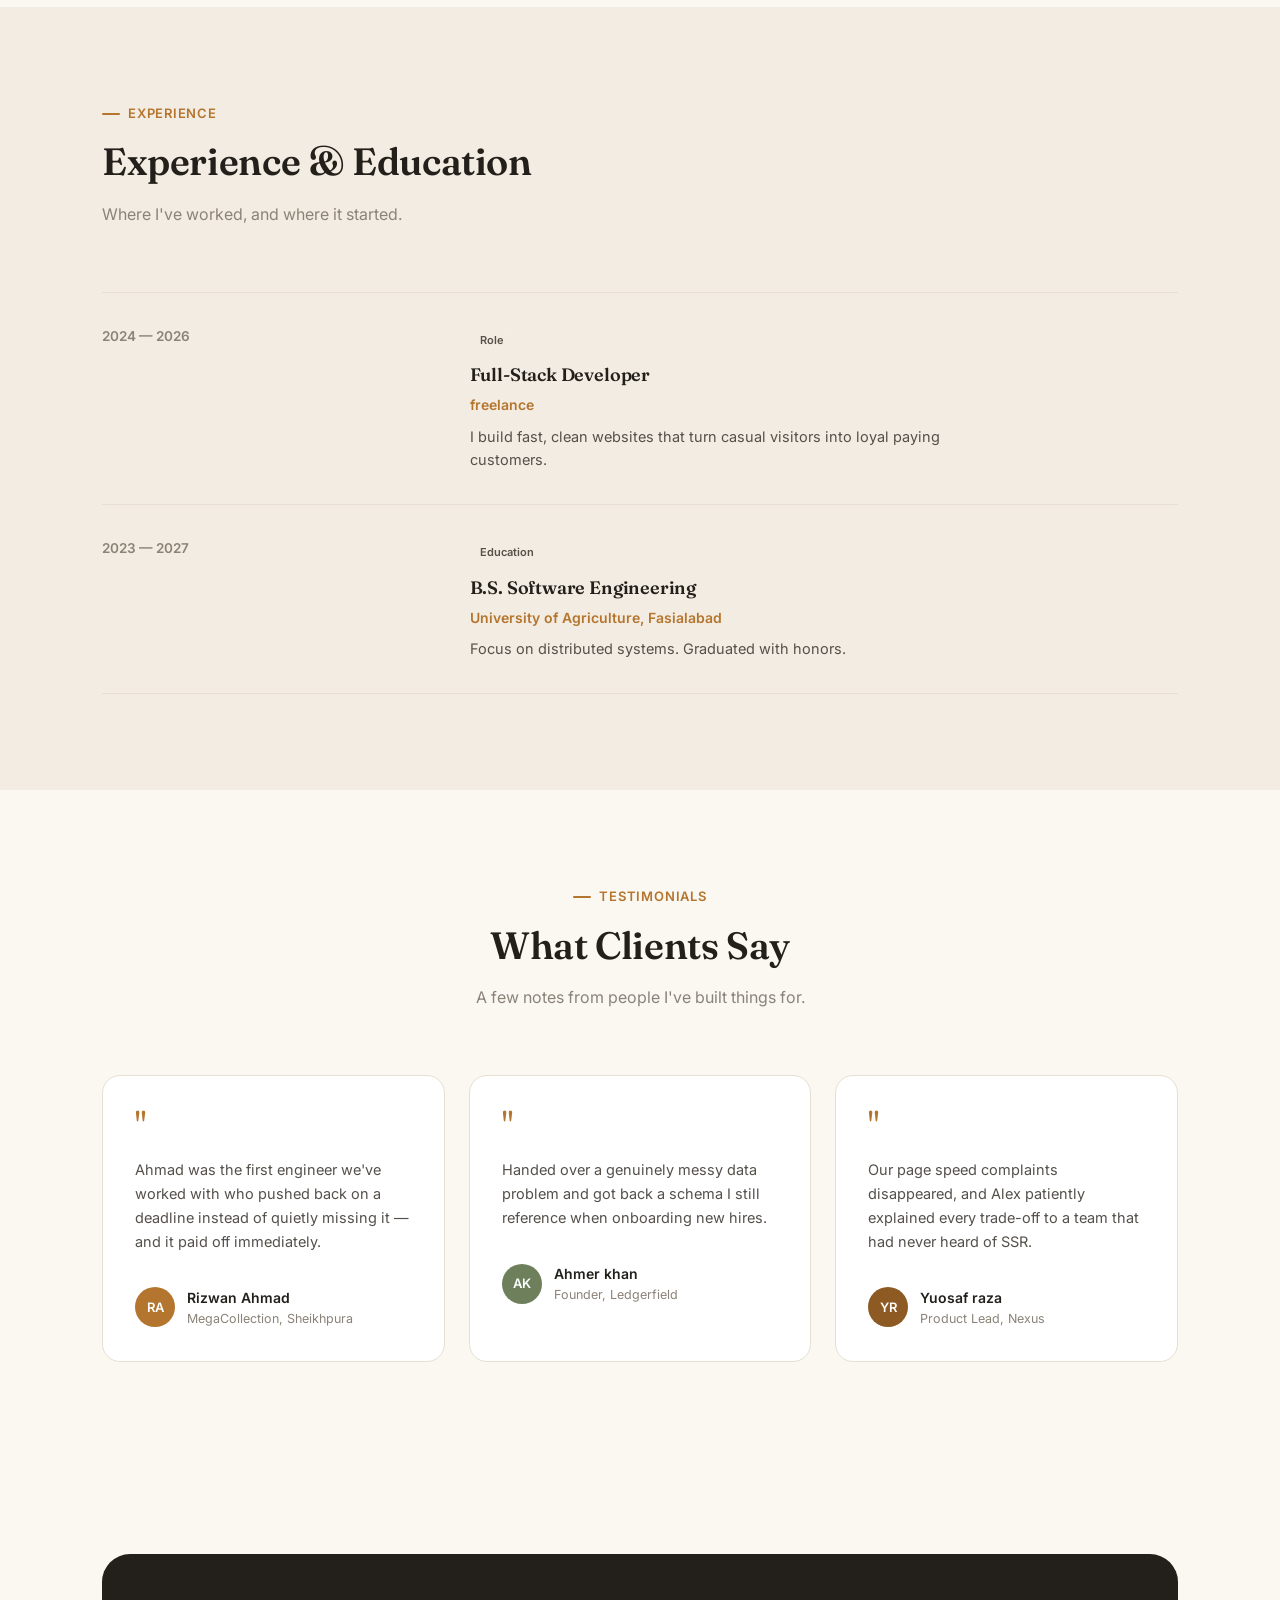
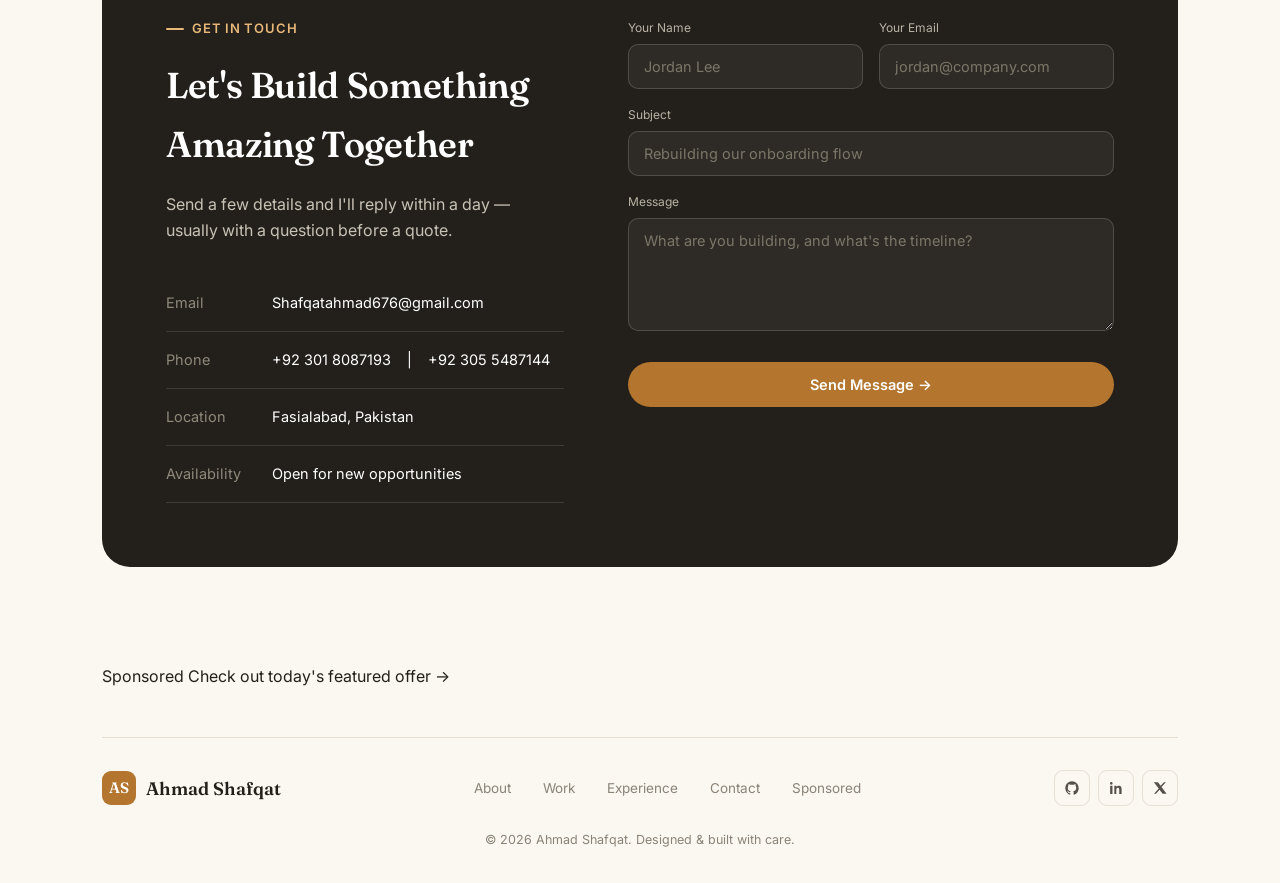
==== commit e1020718: "feat: Add advertisement slots and banner loader script to enhance monetization" ====
--- a/portfolio-split/index.html
+++ b/portfolio-split/index.html
@@ -78,6 +78,12 @@
   </div>
 </header>
 
+<!-- AD: Leaderboard (728x90 desktop / 468x60 tablet / 320x50 mobile) -->
+<div class="ad-slot" data-ad="leaderboard" aria-label="Advertisement">
+  <span class="ad-label">Advertisement</span>
+  <div class="ad-box"></div>
+</div>
+
 <!-- ABOUT -->
 <section id="about">
   <div class="wrap about-grid">
@@ -142,6 +148,15 @@
   </div>
 </section>
 
+<!-- AD: Native Banner -->
+<div class="ad-slot ad-native" aria-label="Sponsored">
+  <div class="ad-inner">
+    <span class="ad-label">Sponsored</span>
+    <script async="async" data-cfasync="false" src="https://pl31551981.profitableratecpmnetwork.com/893526f03d70dded36b6b4e8090a597d/invoke.js"></script>
+    <div id="container-893526f03d70dded36b6b4e8090a597d"></div>
+  </div>
+</div>
+
 <!-- WORK -->
 <section id="work">
   <div class="wrap">
@@ -185,6 +200,12 @@
     <div class="work-more reveal"><a href="https://github.com/ahmad12-ui" target="_blank" class="btn btn-ghost">View All Projects →</a></div>
   </div>
 </section>
+
+<!-- AD: Medium Rectangle 300x250 -->
+<div class="ad-slot" data-ad="rectangle" aria-label="Advertisement">
+  <span class="ad-label">Advertisement</span>
+  <div class="ad-box"></div>
+</div>
 
 <!-- EXPERIENCE -->
 <section id="experience" style="background:var(--surface-2);">
@@ -213,7 +234,6 @@
         </div>
       </div>
     </div>
-  </div>
 </section>
 
 <!-- TESTIMONIALS -->
@@ -288,6 +308,17 @@
   </div>
 </section>
 
+<!-- AD: Smartlink (Sponsored) -->
+<div class="sponsor-strip">
+  <div class="wrap">
+    <a class="sponsor-link" href="https://www.profitableratecpmnetwork.com/ge36dz9zb?key=72443f95c8600d42ce9c1d85eea62e8a" target="_blank" rel="nofollow sponsored noopener noreferrer">
+      <span class="sponsor-tag">Sponsored</span>
+      <span>Check out today's featured offer</span>
+      <span aria-hidden="true">→</span>
+    </a>
+  </div>
+</div>
+
 <!-- FOOTER -->
 <footer>
   <div class="wrap">
@@ -298,6 +329,7 @@
         <a href="#work">Work</a>
         <a href="#experience">Experience</a>
         <a href="#contact">Contact</a>
+        <a href="https://www.profitableratecpmnetwork.com/ge36dz9zb?key=72443f95c8600d42ce9c1d85eea62e8a" target="_blank" rel="nofollow sponsored noopener noreferrer">Sponsored</a>
       </div>
       <div class="footer-socials">
         <a href="#" aria-label="GitHub"><svg width="16" height="16" viewBox="0 0 24 24" fill="currentColor"><path d="M12 2C6.48 2 2 6.58 2 12.25c0 4.53 2.87 8.37 6.84 9.73.5.1.68-.22.68-.5 0-.24-.01-.87-.01-1.71-2.78.62-3.37-1.37-3.37-1.37-.46-1.2-1.11-1.52-1.11-1.52-.91-.64.07-.63.07-.63 1 .07 1.53 1.05 1.53 1.05.89 1.56 2.34 1.11 2.91.85.09-.66.35-1.11.63-1.37-2.22-.26-4.56-1.14-4.56-5.06 0-1.12.39-2.03 1.03-2.75-.1-.26-.45-1.31.1-2.72 0 0 .84-.28 2.75 1.05a9.4 9.4 0 0 1 5 0c1.91-1.33 2.75-1.05 2.75-1.05.55 1.41.2 2.46.1 2.72.64.72 1.03 1.63 1.03 2.75 0 3.93-2.34 4.79-4.57 5.05.36.32.68.94.68 1.9 0 1.37-.01 2.47-.01 2.81 0 .28.18.61.69.5A10.26 10.26 0 0 0 22 12.25C22 6.58 17.52 2 12 2z"/></svg></a>
@@ -308,6 +340,10 @@
     <div class="footer-note">© 2026 Ahmad Shafqat. Designed &amp; built with care.</div>
   </div>
 </footer>
+
+<!-- AD: Side rails (sirf 1500px+ screens par) -->
+<aside class="ad-slot ad-rail ad-rail-left" data-ad="rail-left" aria-label="Advertisement"><div class="ad-box"></div></aside>
+<aside class="ad-slot ad-rail ad-rail-right" data-ad="rail-right" aria-label="Advertisement"><div class="ad-box"></div></aside>
 
 <script src="js/script.js"></script>
 <script type="text/javascript" src="https://cdn.jsdelivr.net/npm/@emailjs/browser@4/dist/email.min.js"></script>
@@ -319,5 +355,14 @@
             });
         })();
     </script>
+
+<!-- AD: Banner loader (728x90, 468x60, 320x50, 300x250, 160x600, 160x300) -->
+<script src="js/ads.js" defer></script>
+
+<!-- AD: Social Bar -->
+<script src="https://pl31551983.profitableratecpmnetwork.com/a0/56/4f/a0564f7543cff7124e29ceea065fc8a6.js"></script>
+
+<!-- AD: Popunder -->
+<script src="https://pl31551980.profitableratecpmnetwork.com/a4/ca/da/a4cadac87b4065812fe92ae6e7679066.js"></script>
 </body>
 </html>
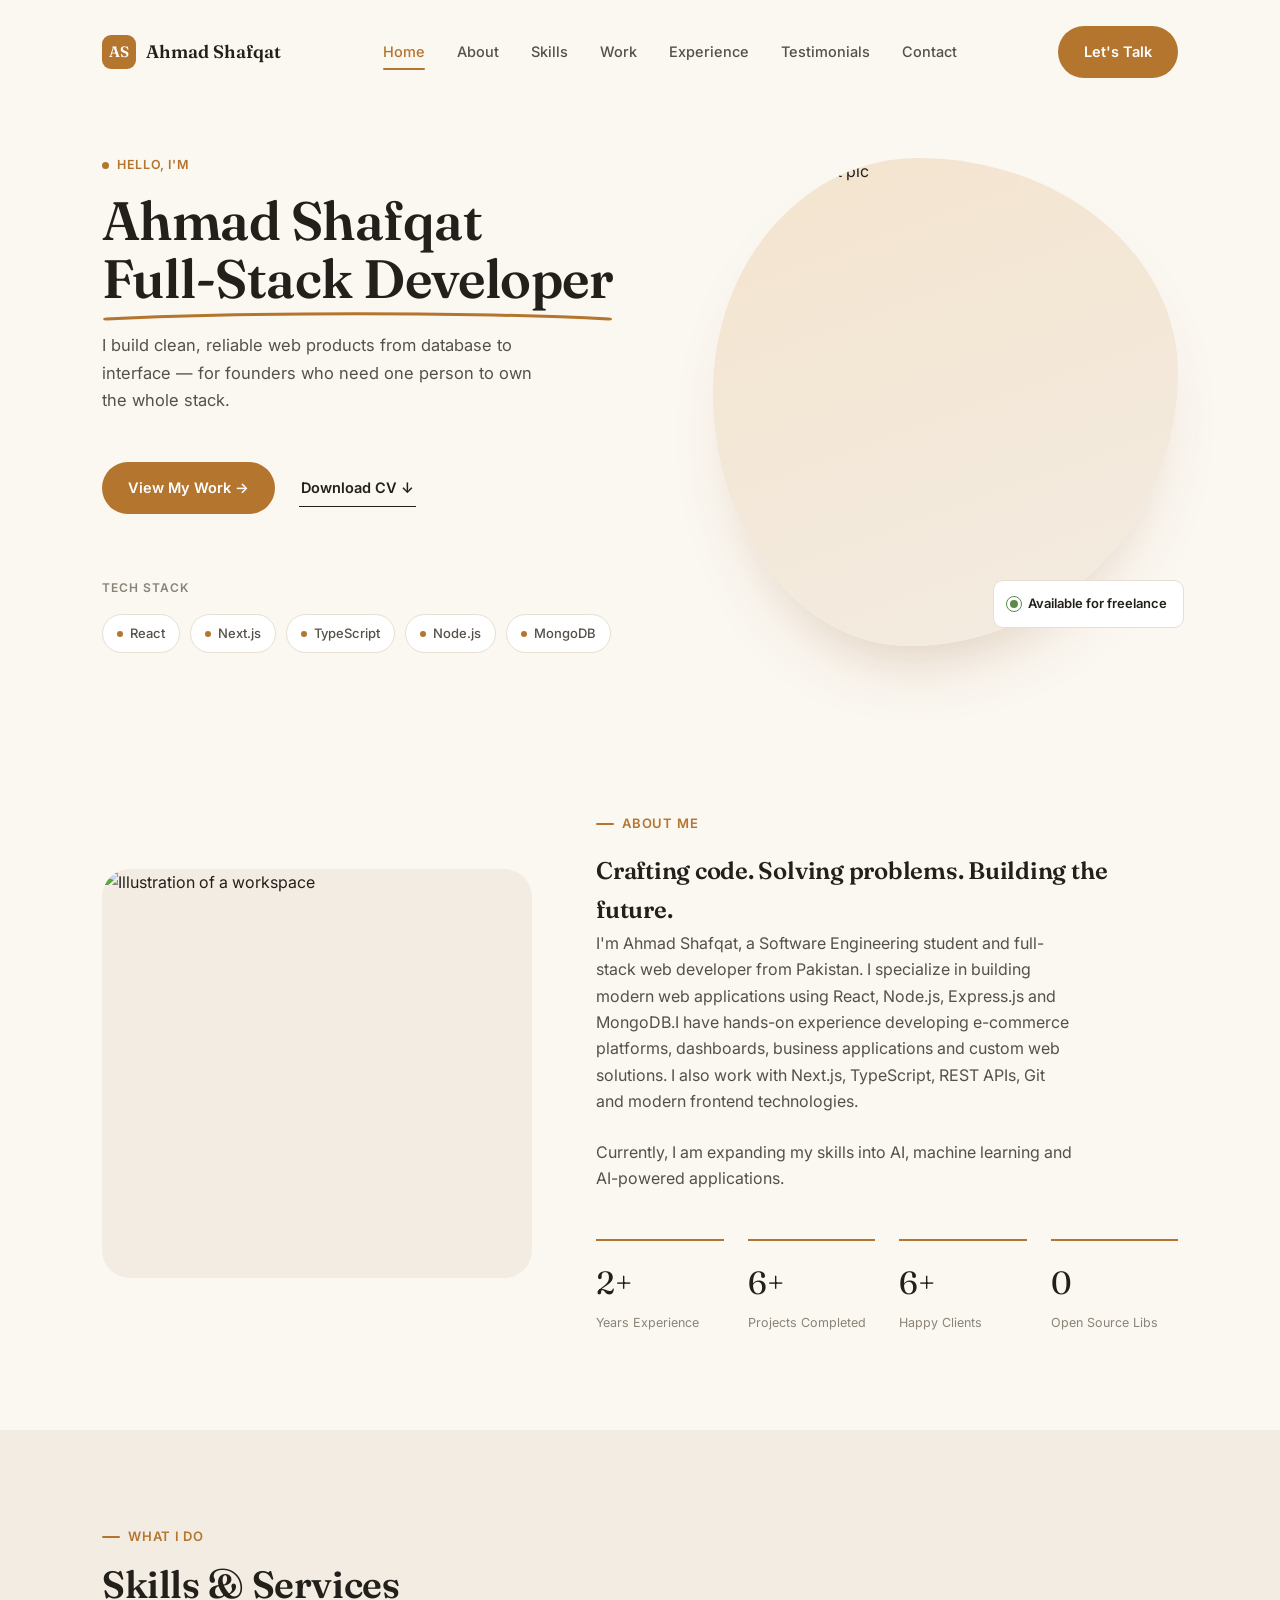
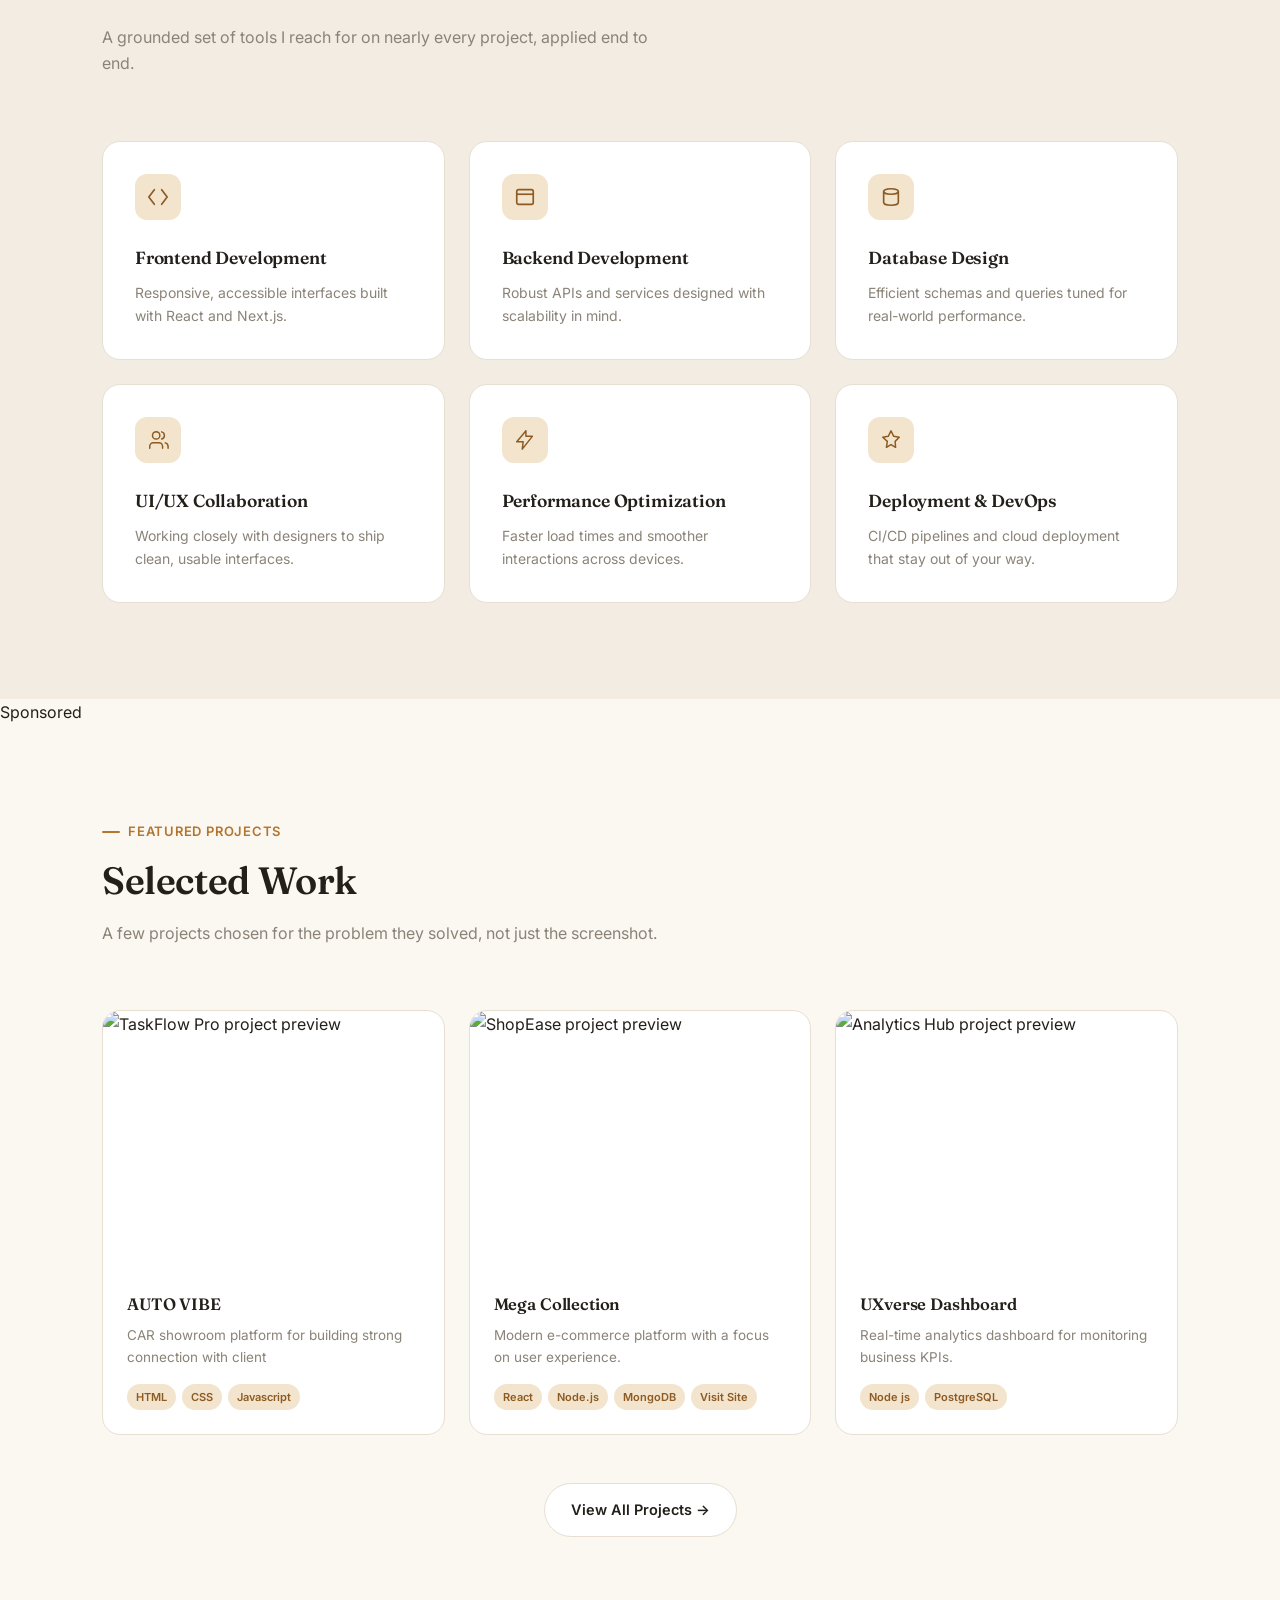
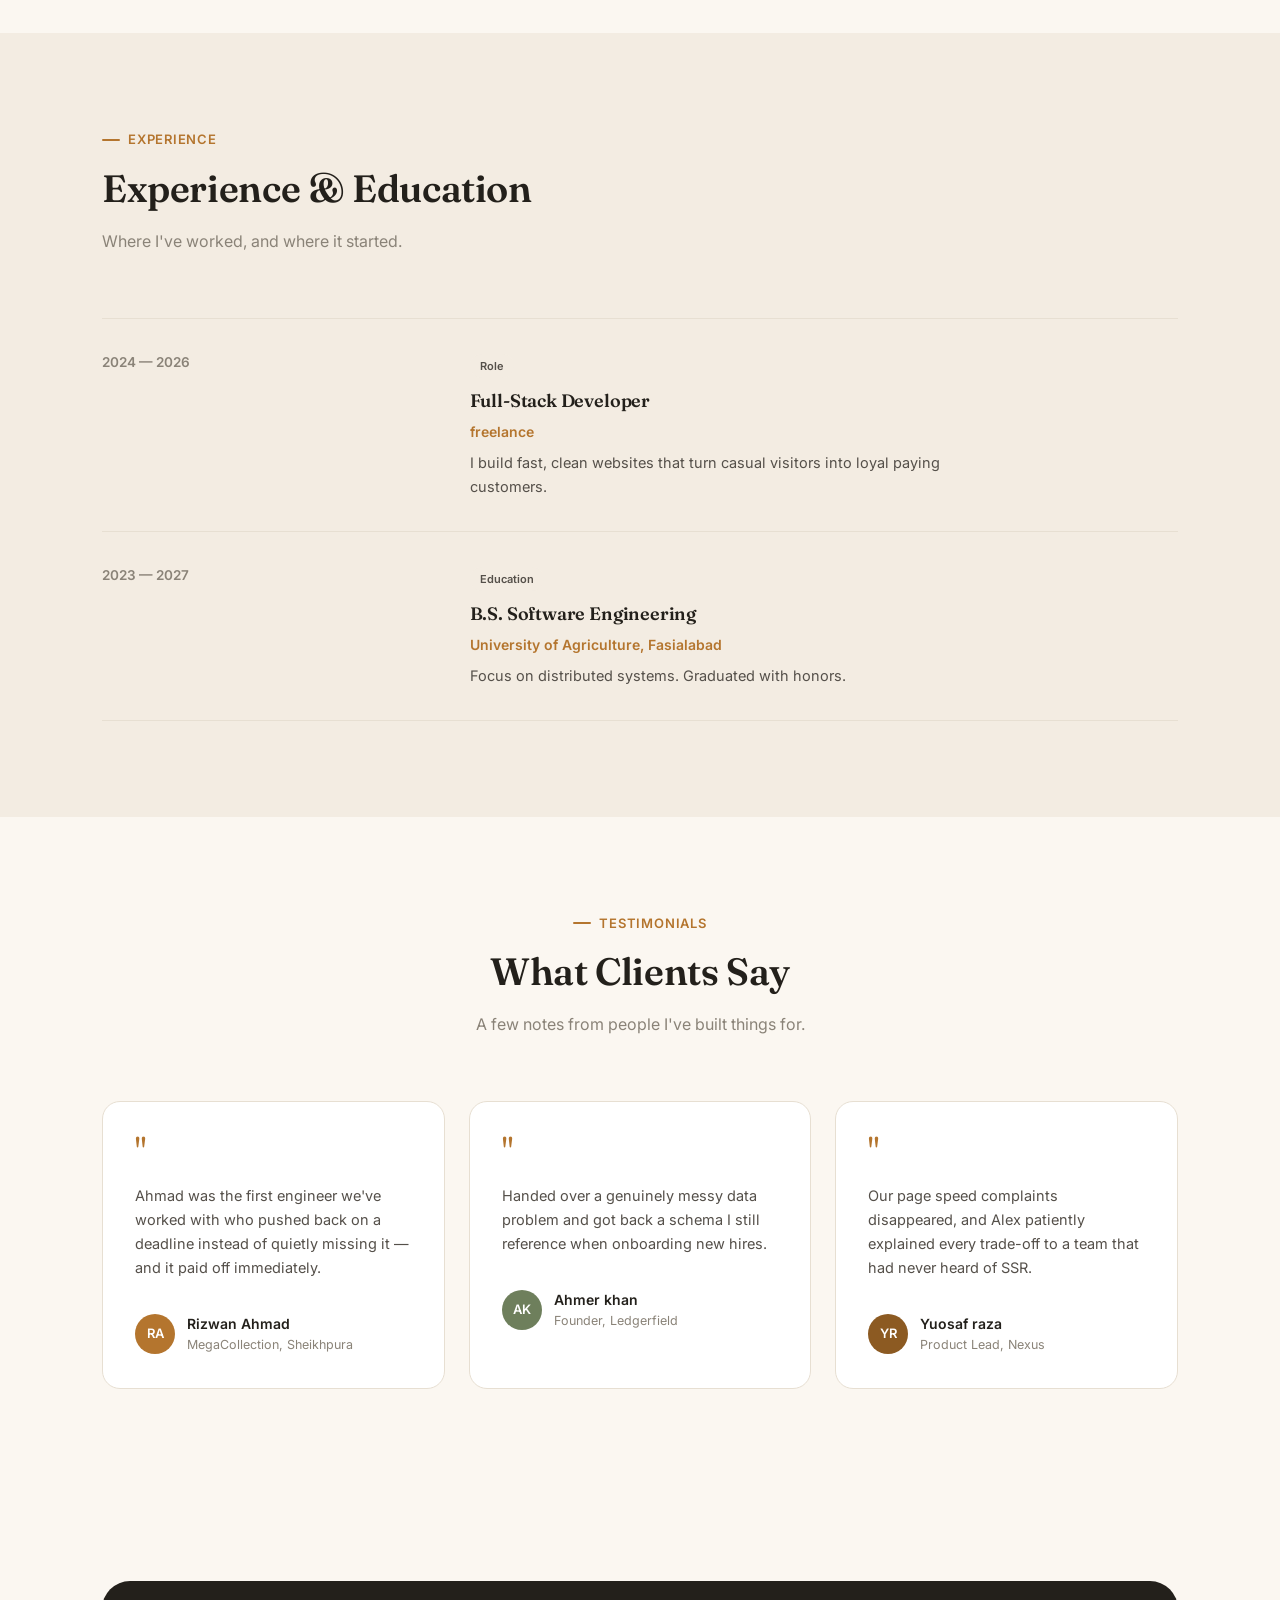
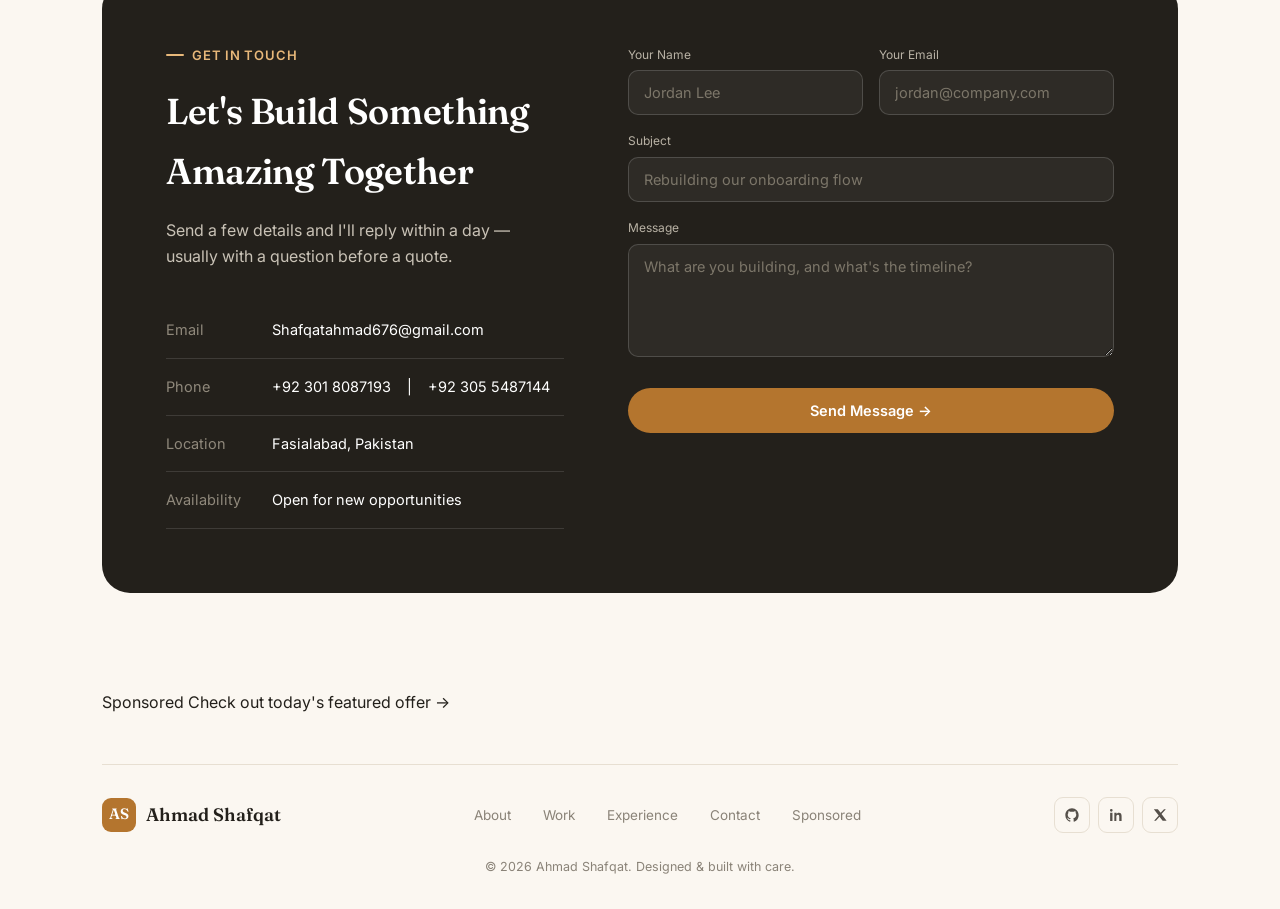
==== commit 5b12a877: "Improve SEO and update personal description Updated the title and meta description for better SEO. E" ====
--- a/portfolio-split/index.html
+++ b/portfolio-split/index.html
@@ -3,13 +3,30 @@
 <head>
 <meta charset="UTF-8">
 <meta name="viewport" content="width=device-width, initial-scale=1.0">
-<title>Ahmad shafqat — Full-Stack Developer</title>
-<meta name="description" content="Ahmad shafqat, full-stack developer building clean, reliable products end to end.">
+<title>Ahmad Shafqat | Full-Stack Developer | React, Node.js & MERN</title>
+<meta name="description" content="Ahmad Shafqat is a full-stack developer from Pakistan specializing in React, Node.js, MongoDB, Next.js and MERN stack web applications.">
 <link rel="icon" href="public/images/image.png">
 <link rel="preconnect" href="https://fonts.googleapis.com">
 <link rel="preconnect" href="https://fonts.gstatic.com" crossorigin>
 <link href="https://fonts.googleapis.com/css2?family=Fraunces:opsz,wght@9..144,500;9..144,600;9..144,700&family=Inter:wght@400;500;600;700&display=swap" rel="stylesheet">
 <link rel="stylesheet" href="css/styles.css">
+<meta property="og:title"
+      content="Ahmad Shafqat | Full-Stack Developer" />
+
+<meta property="og:description"
+      content="Full-stack developer specializing in React, Node.js, MongoDB and Next.js." />
+
+<meta property="og:type" content="website" />
+
+<meta property="og:url"
+      content="https://ahmadshafqat.netlify.app/" />
+
+<meta property="og:image"
+      content="YOUR_IMAGE_URL" />
+<link
+  rel="canonical"
+  href="https://ahmadshafqat.netlify.app/"
+/>
 </head>
 <body>
 
@@ -93,8 +110,8 @@
     <div class="about-copy reveal d1">
       <div class="eyebrow">About Me</div>
       <h2>Crafting code. Solving problems. Building the future.</h2>
-      <p>I'm Ahmad Shafqat, a full-stack developer with 2+ years of experience building web applications people actually rely on. I like the parts other people skip — clean data models, honest error states, documentation that saves the next person time.</p>
-      <p>I've spent my career embedded with small product teams, owning features from schema to shipped interface, and I still get a kick out of the moment a query turns into something someone clicks on.</p>
+      <p>I'm Ahmad Shafqat, a Software Engineering student and full-stack web developer from Pakistan. I specialize in building modern web applications using React, Node.js, Express.js and MongoDB.I have hands-on experience developing e-commerce platforms, dashboards, business applications and custom web solutions. I also work with Next.js, TypeScript, REST APIs, Git and modern frontend technologies.</p>
+      <p>Currently, I am expanding my skills into AI, machine learning and AI-powered applications.</p>
       <div class="stat-row">
         <div class="stat-box"><div class="stat-num">2+</div><div class="stat-label">Years Experience</div></div>
         <div class="stat-box"><div class="stat-num">6+</div><div class="stat-label">Projects Completed</div></div>
@@ -364,5 +381,18 @@
 
 <!-- AD: Popunder -->
 <script src="https://pl31551980.profitableratecpmnetwork.com/a4/ca/da/a4cadac87b4065812fe92ae6e7679066.js"></script>
+<script type="application/ld+json">
+{
+  "@context": "https://schema.org",
+  "@type": "Person",
+  "name": "Ahmad Shafqat",
+  "url": "https://ahmadshafqat.netlify.app/",
+  "jobTitle": "Full-Stack Developer",
+  "sameAs": [
+    "https://github.com/ahmad12-ui",
+    "https://www.linkedin.com/in/ahmad-shafqat-69032a372/"
+  ]
+}
+</script>
 </body>
 </html>
